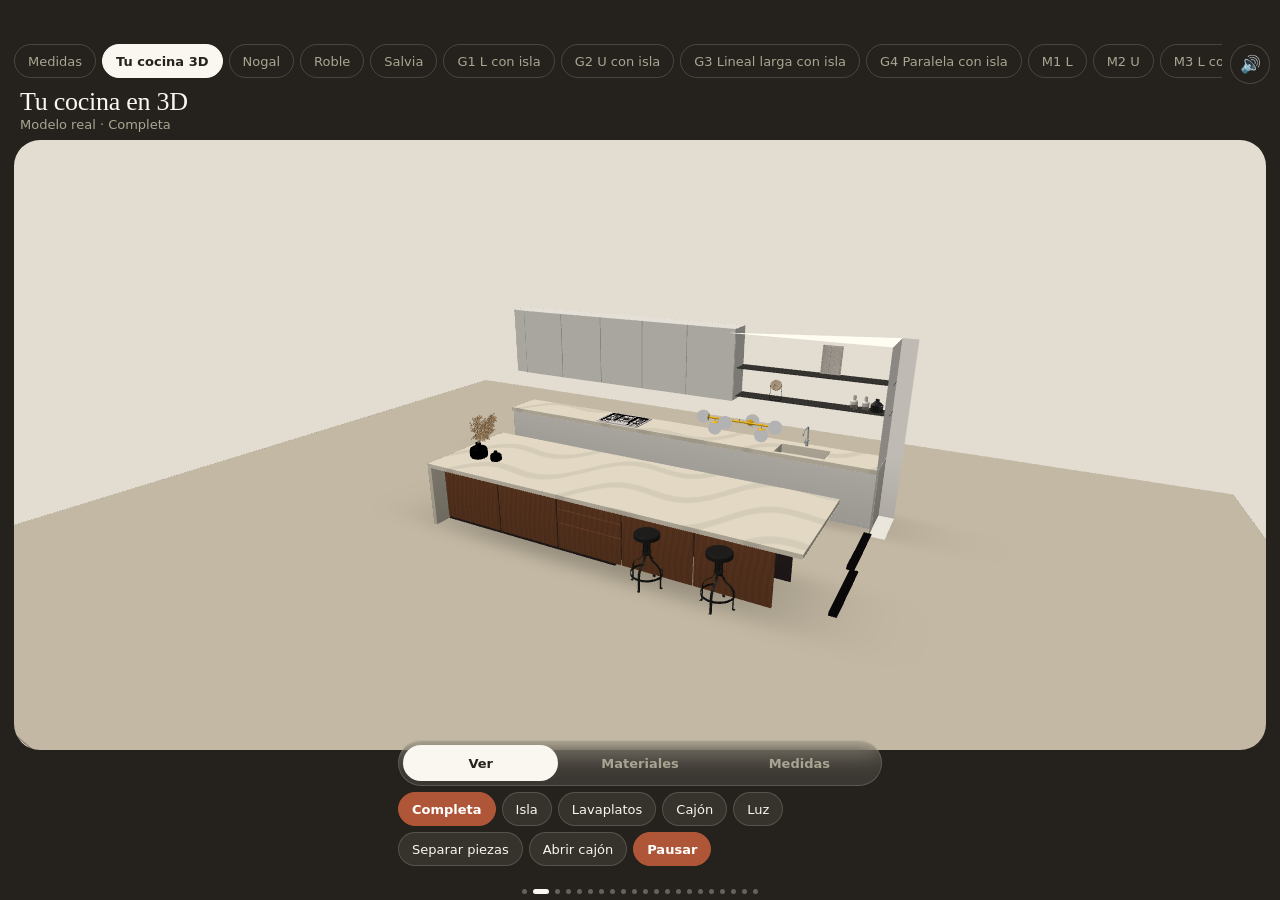
==== index.html @ b3294018 "rename" ====
<!doctype html>
<html lang="es">
<head>
<meta charset="utf-8">
<meta name="viewport" content="width=device-width, initial-scale=1, viewport-fit=cover, user-scalable=no">
<meta name="apple-mobile-web-app-capable" content="yes">
<meta name="mobile-web-app-capable" content="yes">
<meta name="apple-mobile-web-app-status-bar-style" content="black-translucent">
<meta name="apple-mobile-web-app-title" content="Cocinas">
<meta name="theme-color" content="#25221D">
<meta name="robots" content="noindex, nofollow">
<link rel="manifest" href="manifest.webmanifest">
<link rel="apple-touch-icon" href="apple-touch-icon.png">
<title>Elige tu cocina</title>
<link rel="stylesheet" href="app.css">
<style>html,body,#root{height:100dvh;background:#25221D}.hero{padding-top:max(44px,calc(env(safe-area-inset-top) + 10px))!important}.dz{padding-bottom:max(34px,calc(env(safe-area-inset-bottom) + 14px))!important}.snd{top:max(44px,calc(env(safe-area-inset-top) + 10px))!important}</style>
</head>
<body><div id="root"></div><script src="app.js"></script></body>
</html>
---- app.css ----
:root{--bg:#25221D;--ink:#FAF7F0;--mut:#A9A592;--acc:#B05638;--ol:#8A8B73;--line:rgba(250,247,240,.16);--card:rgba(250,247,240,.08);--serif: Georgia, "Times New Roman", serif;--sans: -apple-system, system-ui, "Segoe UI", sans-serif}html,body,#root{margin:0;height:100%;background:var(--bg);overflow:hidden;overscroll-behavior:none}*{box-sizing:border-box;-webkit-tap-highlight-color:transparent}button{font-family:var(--sans);cursor:pointer}img{max-width:none}.app{position:fixed;inset:0;background:var(--bg);color:var(--ink);font-family:var(--sans)}.pager{display:flex;height:100%;overflow-x:auto;overflow-y:hidden;scroll-snap-type:x mandatory;-webkit-overflow-scrolling:touch;scrollbar-width:none;overscroll-behavior-x:contain}.pager::-webkit-scrollbar,.kscroll::-webkit-scrollbar{display:none}.pager.lock{overflow-x:hidden}.kp{flex:0 0 100%;width:100%;height:100%;scroll-snap-align:start;scroll-snap-stop:always;position:relative}.kscroll{height:100%;overflow-y:auto;overflow-x:hidden;scroll-snap-type:y mandatory;scrollbar-width:none;overscroll-behavior-y:contain}.kscroll.lock{overflow-y:hidden}.snd{position:absolute;z-index:30;right:10px;top:44px;width:40px;height:40px;border-radius:50%;border:1px solid var(--line);background:#25221d99;backdrop-filter:blur(10px);-webkit-backdrop-filter:blur(10px);font-size:17px;color:var(--ink)}.dots{position:absolute;z-index:25;left:0;right:0;bottom:6px;display:flex;justify-content:center;gap:6px;pointer-events:none}.dots i{width:5px;height:5px;border-radius:50%;background:#faf7f04d}.dots i.on{background:var(--ink);width:16px;border-radius:3px;transition:width .3s}.hero{height:100%;min-height:100%;scroll-snap-align:start;position:relative;display:flex;flex-direction:column;padding:50px 14px 0;gap:10px}.strip{display:flex;margin-right:44px;gap:6px;overflow-x:auto;scrollbar-width:none}.strip button{flex:0 0 auto;border:1px solid var(--line);background:transparent;color:var(--mut);border-radius:999px;padding:7px 13px;font-size:13px;min-height:34px}.strip button.cur{background:var(--ink);color:var(--bg);border-color:var(--ink);font-weight:700}.ttl{position:relative;padding:2px 6px 0}.ttl h1{margin:0;font:400 34px/1.05 var(--serif);letter-spacing:-.01em}.ttl p{margin:4px 0 0;color:var(--mut);font-size:14px}.ttl .x{position:absolute;right:0;top:2px;width:40px;height:40px;border-radius:50%;border:1px solid var(--line);background:var(--card);color:var(--ink);font-size:16px}.mp .ttl h1{font-size:28px}.stage{position:relative;flex:1 1 0;min-height:180px;border-radius:26px;overflow:hidden;background:#111;margin-bottom:170px}.ph{position:relative;overflow:hidden}.fill,.ph.fill{position:absolute;inset:0}.ph-in{position:absolute;left:0;top:0;transform-origin:0 0;transition:transform 1.6s cubic-bezier(.45,0,.2,1);will-change:transform}.ph-in img{display:block;width:100%;height:100%;user-select:none;-webkit-user-drag:none}.chip{position:absolute;left:14px;bottom:14px;padding:9px 16px;border-radius:999px;background:#25221d9e;backdrop-filter:blur(12px);-webkit-backdrop-filter:blur(12px);color:var(--ink);font-weight:700;font-size:15px;border:1px solid rgba(250,247,240,.25);animation:pop .5s both;z-index:2}@keyframes pop{0%{opacity:0;transform:translateY(8px) scale(.9)}to{opacity:1;transform:none}}.sel,.sel2{position:absolute;left:14px;top:14px;display:flex;gap:6px;z-index:3;padding:6px 8px;border-radius:999px;background:#25221d8c;backdrop-filter:blur(10px);-webkit-backdrop-filter:blur(10px)}.sel i,.sel2 i{width:18px;height:18px;border-radius:50%;border:1.5px solid rgba(255,255,255,.7);display:block}.glasscard{position:absolute;left:10%;right:10%;top:50%;transform:translateY(-50%);z-index:4;background:#191613b8;backdrop-filter:blur(16px);-webkit-backdrop-filter:blur(16px);border:1px solid var(--line);border-radius:22px;padding:8px;animation:pop .5s both}.draw{width:100%;display:block}.draw .fa{fill:#faf7f01a;stroke:var(--mut)}.draw .fb{fill:#00000040;stroke:var(--mut)}.draw .fc{fill:#faf7f033;stroke:var(--mut)}.draw line.dim{stroke:var(--mut);stroke-width:2;opacity:.6}.draw line.on{stroke:#ffb178;stroke-width:6;stroke-linecap:round}.draw text{font:11px var(--sans);fill:var(--mut)}.draw text.on{fill:#ffb178;font-weight:800;font-size:14px}.dz{position:absolute;left:0;right:0;bottom:0;padding:0 18px 22px;display:flex;flex-direction:column;align-items:center;gap:10px;z-index:10;max-width:520px;margin:0 auto}.hints{width:100%;display:flex;justify-content:space-between;font-size:12px;color:var(--mut);padding:0 6px}.btn-big,.btn-mini{border:0;background:var(--acc);color:#fff;font-weight:600;border-radius:999px;min-height:54px;padding:0 20px;font-size:17px;width:100%;box-shadow:0 10px 28px #0006,inset 0 1px #ffffff59;transition:opacity .3s,transform .3s}.btn-big:active{transform:scale(.98)}.btn-big.alt{background:var(--card);border:1px solid var(--line);color:var(--ink)}.btn-big.glass{background:#faf7f029;backdrop-filter:blur(14px);-webkit-backdrop-filter:blur(14px);border:1px solid rgba(250,247,240,.4);color:var(--ink)}.btn-mini{min-height:46px;font-size:15px}.btn-mini.w{width:100%}.spl{position:relative;width:100%;height:54px}.spl .btn-big{position:absolute;left:0;bottom:0}.spl .btn-big.gone{opacity:0;transform:scale(.4);pointer-events:none}.spl-n{position:absolute;left:0;right:0;bottom:232px;text-align:center;font:700 15px var(--sans);text-shadow:0 1px 8px #000}.wd{position:absolute;left:50%;bottom:0;width:48px;height:104px;border:2px solid rgba(255,255,255,.55);border-radius:10px;background-image:repeating-linear-gradient(90deg,#0000 0 5px,#0002 5px 6px);box-shadow:0 8px 20px #00000073;transition:transform .6s cubic-bezier(.2,.8,.2,1),opacity .4s;padding:0}.wd.on{border-color:#fff;box-shadow:0 0 0 3px var(--acc),0 8px 24px #00000080}.ladder{width:100%;background:#191613c7;backdrop-filter:blur(16px);-webkit-backdrop-filter:blur(16px);border:1px solid var(--line);border-radius:22px;padding:8px 12px;animation:pop .45s both}.ladder>div{padding:6px 0;color:var(--mut)}.ladder>div.c{color:var(--ink)}.ladder>div+div{border-top:1px solid var(--line)}.lr{display:flex;align-items:center;gap:10px;font-size:14px}.lr i{width:20px;height:20px;border-radius:50%;border:2px solid var(--line)}.lr b{font-weight:700}.lr span{margin-left:auto;font-size:12px}.ladder .c .lr i{border-color:var(--acc)}.opts{display:flex;gap:12px;padding:10px 2px 4px;justify-content:space-between}.opts button{flex:1;height:50px;border-radius:14px;border:2px solid rgba(255,255,255,.5);position:relative;padding:0;box-shadow:0 4px 12px #00000059}.opts em{position:absolute;left:0;right:0;bottom:-18px;font:normal 11px var(--sans);color:var(--mut);text-align:center}.opts{padding-bottom:20px}.mdock{width:100%;display:flex;flex-direction:column;gap:10px;align-items:center}.pz{animation:pop .5s both}.flds{display:flex;gap:8px;width:100%}.flds label{flex:1;background:#faf7f024;backdrop-filter:blur(12px);-webkit-backdrop-filter:blur(12px);border:1px solid rgba(250,247,240,.3);border-radius:18px;padding:8px 10px;display:flex;flex-direction:column;position:relative;transition:box-shadow .3s}.flds label.on{box-shadow:0 0 0 3px #ffb178}.flds span{font-size:12px;color:var(--mut)}.flds label.on span{color:#ffb178;font-weight:700}.flds input{width:100%;border:0;background:transparent;color:var(--ink);font:600 22px var(--sans);outline:0;padding:2px 0;min-width:0}.flds em{position:absolute;right:10px;bottom:12px;font:normal 11px var(--sans);color:var(--mut)}.tip{margin:0;font-size:12px;color:var(--mut);text-align:center}.row2{display:flex;gap:10px;width:100%}.row2 .btn-big{flex:1;padding:0 8px;font-size:16px}.edit{width:100%;background:#191613d1;backdrop-filter:blur(16px);-webkit-backdrop-filter:blur(16px);border:1px solid var(--line);border-radius:22px;padding:12px;display:flex;flex-direction:column;gap:10px;animation:pop .4s both}.mrow{display:flex;gap:6px;height:54px}.mrow div{flex:1;background:var(--card);border-radius:10px;display:grid;place-items:center;font-weight:700;box-shadow:0 0 0 1px var(--line);transition:flex .5s}.mrow .m2{box-shadow:0 0 0 2px var(--acc)}.mrow .bg{background:var(--acc)}.meter{display:flex;align-items:center;gap:10px;font-size:12px}.meter small{color:var(--mut);width:96px}.meter div{flex:1;height:12px;border-radius:8px;background:var(--line);overflow:hidden}.meter i{display:block;height:100%;background:linear-gradient(90deg,#73a89a,#f3b64a);transition:width .5s}.meter b{font-size:12px;width:90px;text-align:right}.warn{margin:0;font-size:13px;color:#ffcf99;opacity:.5;transition:opacity .3s}.warn.on{opacity:1}.veil{position:absolute;inset:0;backdrop-filter:blur(0);-webkit-backdrop-filter:blur(0);background:#25221d00;transition:all .8s;pointer-events:none}.veil.on{backdrop-filter:blur(18px) saturate(1.2);-webkit-backdrop-filter:blur(18px) saturate(1.2);background:#25221d73}.ptb{position:absolute;inset:0;padding:16px;display:flex;flex-direction:column;gap:8px}.pt-head{font-size:13px;color:var(--ink);text-shadow:0 1px 6px #000;font-weight:600}.pt-a{position:relative;flex:1}.pc{position:absolute;border-radius:6px;transition:all .8s cubic-bezier(.6,0,.2,1);box-shadow:0 4px 12px #0006,inset 0 0 0 1px #ffffff59}.pc.bk{background:#faf7f059}.trow{position:absolute;left:114px;right:0;height:28px;display:flex;justify-content:space-between;align-items:center;font-size:14px;border-bottom:1px solid rgba(250,247,240,.3);opacity:0;transition:opacity .5s;text-shadow:0 1px 6px #000}.trow.on{opacity:1}.ph .mod{position:absolute;border:6px solid rgba(255,255,255,.85);background:#b056384d;border-radius:20px;display:grid;place-items:center;animation:pop .6s both}.ph .mod b{font:700 52px var(--sans);color:#fff;text-shadow:0 2px 12px #000}.ph .mod.big{background:#f3b64a66;border-color:#f3b64a}.ph .mod.sel{border-color:#ffb178}.price{background:linear-gradient(#2d2924,#1d1a16);padding:14px;display:flex;flex-direction:column;gap:12px}.price .thumb{position:relative;height:120px;border-radius:18px;flex:0 0 auto}.sel2{left:24px;top:24px}.two{display:flex;gap:10px;flex:1}.two button{flex:1;border:0;border-radius:22px;background:var(--card);color:var(--ink);padding:12px 6px;display:flex;flex-direction:column;gap:8px;align-items:center;justify-content:center;box-shadow:0 0 0 1px var(--line)}.two button.on{box-shadow:0 0 0 3px var(--acc);background:#b0563833}.two b{font:400 34px var(--serif)}.two i{font-size:30px;font-style:normal}.two small{font-size:13px;color:var(--mut)}.part{height:100%;min-height:100%;scroll-snap-align:start;display:flex;flex-direction:column;padding:50px 18px 18px;gap:10px;position:relative;justify-content:center}.pimg{flex:0 0 auto;width:100%;aspect-ratio:5/4;border-radius:26px;background:#111}.part h2{margin:6px 6px 0;font:400 32px/1.05 var(--serif)}.part>p{margin:0 6px;color:var(--mut);font-size:16px}.chaps{list-style:none;margin:4px 6px 6px;padding:0;display:flex;flex-wrap:wrap;gap:6px 14px;font-size:13px;color:var(--mut)}.chaps li{display:flex;align-items:center;gap:6px}.chaps i{width:7px;height:7px;border-radius:50%;background:var(--line);display:block}.chaps li.on{color:var(--ink);font-weight:700}.chaps li.on i{background:var(--acc);width:18px;border-radius:4px}.part.last{justify-content:center;align-items:stretch;text-align:left}.part.last h2{font-size:42px}.part.last .btn-big{margin-top:20px}.mbox{background:var(--card);border-radius:26px;padding:10px 24px;margin:0;border:1px solid var(--line)}.mbox .draw{max-height:34dvh;margin:0 auto}.mfields{padding:0}.mk{display:flex;gap:10px}.mk button{flex:1;border:0;background:none;padding:0;color:var(--ink);display:flex;flex-direction:column;gap:6px;align-items:stretch;font-size:13px}.mkp{height:76px;border-radius:16px}.mp .hero{overflow:auto}.center{display:flex;align-items:flex-start;justify-content:center;background:#111}.frame{position:relative;width:100%;aspect-ratio:1080/784;flex:0 0 auto}.meter small{width:92px}.meter b{width:112px}.stage.dark3d{margin-bottom:196px;background:#1d1a16}.gl,.viewer-canvas{width:100%;height:100%;display:block;touch-action:none}.dark3d .viewer{position:absolute;inset:0;margin:0}.dark3d .viewer-canvas{background:transparent;border-radius:0;height:100%!important}.viewer-bar{position:absolute;right:10px;top:10px;display:flex;flex-direction:column;gap:6px;margin:0;z-index:3}.viewer-bar .file-button{background:#25221d9e!important;color:var(--ink)!important;border:1px solid rgba(250,247,240,.22)!important;min-height:34px;min-width:34px;padding:0 10px;border-radius:999px;font-size:13px}.seg{display:flex;width:100%;gap:4px;padding:4px;border-radius:999px;background:#faf7f01a;border:1px solid var(--line);backdrop-filter:blur(12px);-webkit-backdrop-filter:blur(12px)}.seg button{flex:1;border:0;background:transparent;color:var(--mut);border-radius:999px;min-height:36px;font-size:13px;font-weight:600}.seg button.on{background:var(--ink);color:var(--bg)}.live{width:100%;display:flex;flex-direction:column;gap:5px}.lrow{display:flex;align-items:center;gap:10px;min-height:32px}.lrow span{width:64px;font-size:12px;color:var(--mut)}.lrow em{font-style:normal;font-size:12px;color:var(--ink);margin-left:auto;min-width:70px;text-align:right}.lrow div{display:flex;gap:10px}.lrow button{width:30px;height:30px;border-radius:50%;border:2px solid rgba(250,247,240,.25);padding:0}.lrow button.on{border-color:#fff;box-shadow:0 0 0 2px var(--acc)}.legend{position:absolute;left:10px;top:10px;right:56px;display:flex;flex-wrap:wrap;gap:5px;z-index:3}.legend.inl{position:static}.legend span{display:inline-flex;align-items:center;gap:5px;padding:4px 9px;border-radius:999px;background:#25221da8;color:var(--ink);font-size:11px;border:1px solid rgba(250,247,240,.15)}.legend i{width:9px;height:9px;border-radius:50%;display:block}.bdock{width:100%;display:flex;flex-direction:column;gap:7px}.mchips{display:flex;gap:6px;overflow-x:auto;scrollbar-width:none;width:100%}.mchips::-webkit-scrollbar{display:none}.mchips button,.steps button{flex:0 0 auto;border:1px solid var(--line);background:var(--card);color:var(--ink);border-radius:999px;min-height:34px;padding:0 13px;font-size:13px}.mchips button.on,.steps button.on{background:var(--acc);border-color:var(--acc);color:#fff;font-weight:700}.steps button.past{background:#b056384d}.steps{display:flex;gap:6px;overflow-x:auto;scrollbar-width:none}.steps button{min-width:36px;padding:0 10px}.steps .sep{margin-left:auto}.cap{margin:0;font-size:13px;line-height:1.3;color:var(--ink);min-height:34px}.buy{position:absolute;inset:0;overflow-y:auto;padding:16px 14px 24px;background:#25221d;-webkit-overflow-scrolling:touch}.buy h2{margin:0 0 4px;font:400 26px/1.1 var(--serif)}.buy h3{margin:18px 0 8px;font:400 20px var(--serif)}.tip.left{text-align:left;margin:6px 0}.bset{display:flex;gap:8px;margin:8px 0}.bset label{flex:1;font-size:11px;color:var(--mut);display:flex;flex-direction:column;gap:4px}.bset input,.bset select,.brow input{background:var(--card);border:1px solid var(--line);border-radius:10px;color:var(--ink);padding:0 10px;min-height:40px;font-size:15px;width:100%;font-family:var(--sans)}.brow{display:grid;grid-template-columns:1fr auto;grid-template-areas:"n q" "p t";gap:6px 10px;padding:10px 0;border-bottom:1px solid var(--line);align-items:center}.brow>div{grid-area:n}.brow b{font-size:14px;display:block;font-weight:600}.brow small{color:var(--mut);font-size:11px}.brow .q{grid-area:q;font-size:13px;color:var(--ink);text-align:right}.brow input{grid-area:p}.brow strong{grid-area:t;text-align:right;font-size:15px}.btotal{display:flex;justify-content:space-between;align-items:baseline;padding:14px 0}.btotal b{font:400 30px var(--serif);color:#ffb178}.btotal small{color:var(--mut)}.chk{list-style:none;margin:0;padding:0}.chk li{display:flex;gap:10px;padding:10px 0;border-bottom:1px solid var(--line);font-size:14px;line-height:1.35;cursor:pointer}.chk i{flex:0 0 22px;height:22px;border-radius:7px;border:1.5px solid var(--mut);font-style:normal;text-align:center;line-height:19px;color:#fff}.chk li.on i{background:var(--acc);border-color:var(--acc)}.chk li.on{color:var(--mut)}.tblw{overflow-x:auto}.tblw table{border-collapse:collapse;width:100%;font-size:13px}.tblw th,.tblw td{text-align:left;padding:6px 8px;border-bottom:1px solid var(--line);white-space:nowrap}.tblw th{color:var(--mut);font-weight:500}.ps .pview{position:relative;flex:1 1 0;min-height:200px;border-radius:26px;overflow:hidden;background:#1d1a16}.ps .pview .viewer{position:absolute;inset:0;margin:0}.ps .pview .viewer-canvas{height:100%!important;background:transparent}.ps .ref{width:100%;max-height:46%;object-fit:cover;border-radius:22px}.ps a{color:#ffb178}.mk3{display:flex;gap:10px;margin-top:6px}.mk3 button{flex:1;border:1px solid var(--line);background:var(--card);color:var(--ink);border-radius:18px;padding:12px;text-align:left;display:flex;flex-direction:column;gap:4px}.mk3 b{font:400 18px var(--serif)}.mk3 small{color:var(--mut);font-size:11px}.chip.r{left:auto;right:14px;font-weight:500;font-size:12px;padding:7px 12px}.dz{gap:8px}.stage.dark3d{margin-bottom:222px}.stage.dark3d+.dz{padding-bottom:48px}.brow{grid-template-columns:1fr 104px;grid-template-areas:"n p" "q t";gap:4px 10px;padding:8px 0}.brow input{min-height:36px;font-size:14px}.brow .q{text-align:left;color:var(--mut)}.stage.dark3d:has(.buy){margin-bottom:150px}.stage.dark3d:has(.buy)+.dz{padding-bottom:36px}.hero:has(.dark3d){padding-top:44px;gap:8px}.hero:has(.dark3d) .ttl h1{font-size:26px;white-space:nowrap;overflow:hidden;text-overflow:ellipsis;padding-right:46px}.hero:has(.dark3d) .ttl p{font-size:13px;margin-top:2px}.stage.dark3d{margin-bottom:150px;min-height:240px}.stage.dark3d+.dz{padding-bottom:34px;gap:6px}.stage.dark3d:has(.buy){margin-bottom:96px}.viewer-bar{flex-direction:row;right:10px;top:10px}.viewer-bar .file-button{min-height:32px;min-width:32px}.legend{right:10px;top:48px}.legend span{font-size:10px;padding:3px 8px}.live .lrow{min-height:30px}.lrow button{width:28px;height:28px}.morebtn{align-self:flex-start;border:0;background:none;color:var(--mut);font-size:12px;padding:2px 6px;min-height:24px;text-decoration:underline}.live.more{background:#25221df0;border:1px solid var(--line);border-radius:18px;padding:8px 12px;margin-bottom:0}
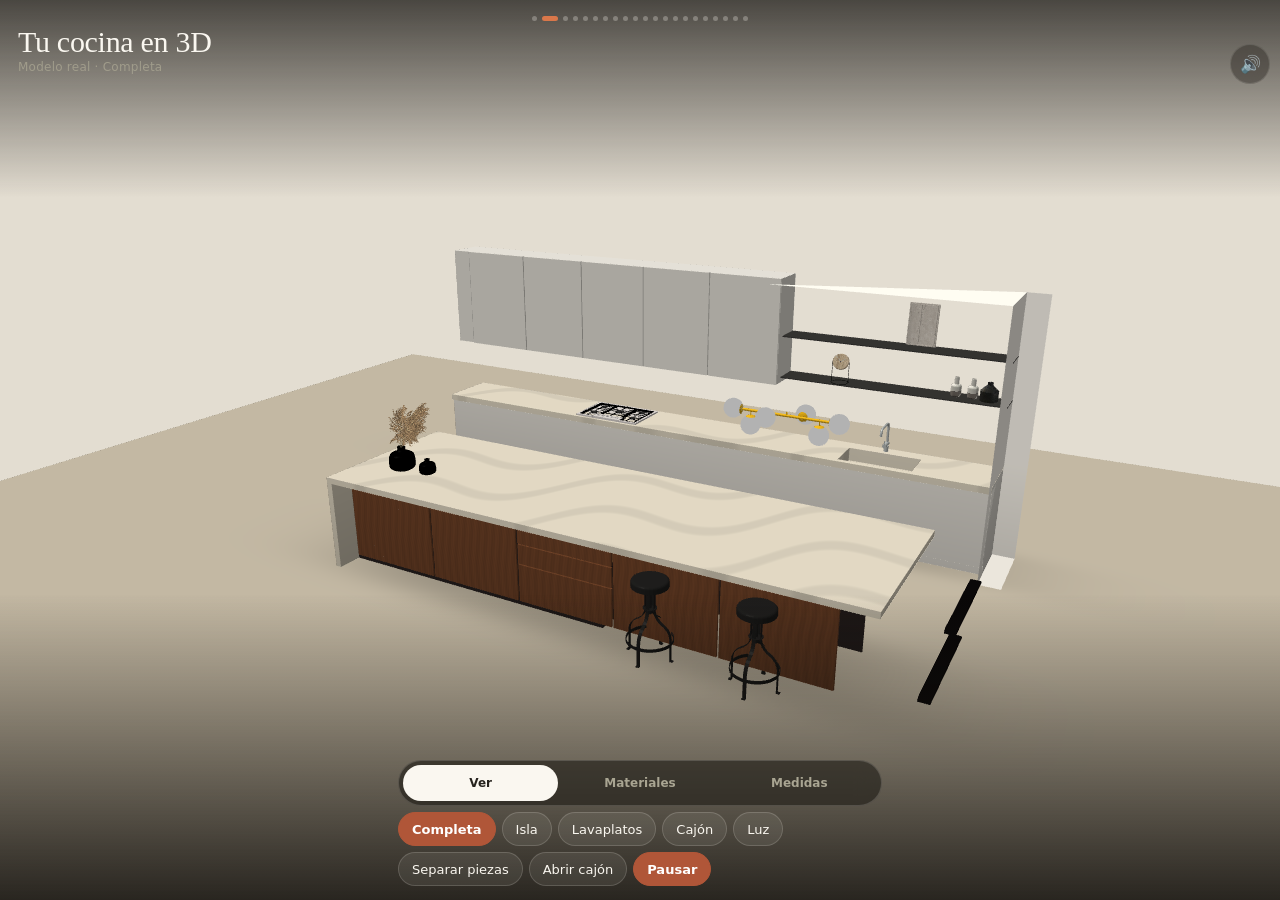
==== commit 6a9e679d: "Evita cache anterior en la ronda 3" ====
--- a/index.html
+++ b/index.html
@@ -12,8 +12,8 @@
 <link rel="manifest" href="manifest.webmanifest">
 <link rel="apple-touch-icon" href="apple-touch-icon.png">
 <title>Elige tu cocina</title>
-<link rel="stylesheet" href="app.css">
+<link rel="stylesheet" href="app.css?v=r3-20261015">
 <style>html,body,#root{height:100dvh;background:#25221D}.hero{padding-top:max(44px,calc(env(safe-area-inset-top) + 10px))!important}.dz{padding-bottom:max(34px,calc(env(safe-area-inset-bottom) + 14px))!important}.snd{top:max(44px,calc(env(safe-area-inset-top) + 10px))!important}</style>
 </head>
-<body><div id="root"></div><script src="app.js"></script></body>
+<body><div id="root"></div><script src="app.js?v=r3-20261015"></script></body>
 </html>
--- a/app.css
+++ b/app.css
@@ -1 +1 @@
-:root{--bg:#25221D;--ink:#FAF7F0;--mut:#A9A592;--acc:#B05638;--ol:#8A8B73;--line:rgba(250,247,240,.16);--card:rgba(250,247,240,.08);--serif: Georgia, "Times New Roman", serif;--sans: -apple-system, system-ui, "Segoe UI", sans-serif}html,body,#root{margin:0;height:100%;background:var(--bg);overflow:hidden;overscroll-behavior:none}*{box-sizing:border-box;-webkit-tap-highlight-color:transparent}button{font-family:var(--sans);cursor:pointer}img{max-width:none}.app{position:fixed;inset:0;background:var(--bg);color:var(--ink);font-family:var(--sans)}.pager{display:flex;height:100%;overflow-x:auto;overflow-y:hidden;scroll-snap-type:x mandatory;-webkit-overflow-scrolling:touch;scrollbar-width:none;overscroll-behavior-x:contain}.pager::-webkit-scrollbar,.kscroll::-webkit-scrollbar{display:none}.pager.lock{overflow-x:hidden}.kp{flex:0 0 100%;width:100%;height:100%;scroll-snap-align:start;scroll-snap-stop:always;position:relative}.kscroll{height:100%;overflow-y:auto;overflow-x:hidden;scroll-snap-type:y mandatory;scrollbar-width:none;overscroll-behavior-y:contain}.kscroll.lock{overflow-y:hidden}.snd{position:absolute;z-index:30;right:10px;top:44px;width:40px;height:40px;border-radius:50%;border:1px solid var(--line);background:#25221d99;backdrop-filter:blur(10px);-webkit-backdrop-filter:blur(10px);font-size:17px;color:var(--ink)}.dots{position:absolute;z-index:25;left:0;right:0;bottom:6px;display:flex;justify-content:center;gap:6px;pointer-events:none}.dots i{width:5px;height:5px;border-radius:50%;background:#faf7f04d}.dots i.on{background:var(--ink);width:16px;border-radius:3px;transition:width .3s}.hero{height:100%;min-height:100%;scroll-snap-align:start;position:relative;display:flex;flex-direction:column;padding:50px 14px 0;gap:10px}.strip{display:flex;margin-right:44px;gap:6px;overflow-x:auto;scrollbar-width:none}.strip button{flex:0 0 auto;border:1px solid var(--line);background:transparent;color:var(--mut);border-radius:999px;padding:7px 13px;font-size:13px;min-height:34px}.strip button.cur{background:var(--ink);color:var(--bg);border-color:var(--ink);font-weight:700}.ttl{position:relative;padding:2px 6px 0}.ttl h1{margin:0;font:400 34px/1.05 var(--serif);letter-spacing:-.01em}.ttl p{margin:4px 0 0;color:var(--mut);font-size:14px}.ttl .x{position:absolute;right:0;top:2px;width:40px;height:40px;border-radius:50%;border:1px solid var(--line);background:var(--card);color:var(--ink);font-size:16px}.mp .ttl h1{font-size:28px}.stage{position:relative;flex:1 1 0;min-height:180px;border-radius:26px;overflow:hidden;background:#111;margin-bottom:170px}.ph{position:relative;overflow:hidden}.fill,.ph.fill{position:absolute;inset:0}.ph-in{position:absolute;left:0;top:0;transform-origin:0 0;transition:transform 1.6s cubic-bezier(.45,0,.2,1);will-change:transform}.ph-in img{display:block;width:100%;height:100%;user-select:none;-webkit-user-drag:none}.chip{position:absolute;left:14px;bottom:14px;padding:9px 16px;border-radius:999px;background:#25221d9e;backdrop-filter:blur(12px);-webkit-backdrop-filter:blur(12px);color:var(--ink);font-weight:700;font-size:15px;border:1px solid rgba(250,247,240,.25);animation:pop .5s both;z-index:2}@keyframes pop{0%{opacity:0;transform:translateY(8px) scale(.9)}to{opacity:1;transform:none}}.sel,.sel2{position:absolute;left:14px;top:14px;display:flex;gap:6px;z-index:3;padding:6px 8px;border-radius:999px;background:#25221d8c;backdrop-filter:blur(10px);-webkit-backdrop-filter:blur(10px)}.sel i,.sel2 i{width:18px;height:18px;border-radius:50%;border:1.5px solid rgba(255,255,255,.7);display:block}.glasscard{position:absolute;left:10%;right:10%;top:50%;transform:translateY(-50%);z-index:4;background:#191613b8;backdrop-filter:blur(16px);-webkit-backdrop-filter:blur(16px);border:1px solid var(--line);border-radius:22px;padding:8px;animation:pop .5s both}.draw{width:100%;display:block}.draw .fa{fill:#faf7f01a;stroke:var(--mut)}.draw .fb{fill:#00000040;stroke:var(--mut)}.draw .fc{fill:#faf7f033;stroke:var(--mut)}.draw line.dim{stroke:var(--mut);stroke-width:2;opacity:.6}.draw line.on{stroke:#ffb178;stroke-width:6;stroke-linecap:round}.draw text{font:11px var(--sans);fill:var(--mut)}.draw text.on{fill:#ffb178;font-weight:800;font-size:14px}.dz{position:absolute;left:0;right:0;bottom:0;padding:0 18px 22px;display:flex;flex-direction:column;align-items:center;gap:10px;z-index:10;max-width:520px;margin:0 auto}.hints{width:100%;display:flex;justify-content:space-between;font-size:12px;color:var(--mut);padding:0 6px}.btn-big,.btn-mini{border:0;background:var(--acc);color:#fff;font-weight:600;border-radius:999px;min-height:54px;padding:0 20px;font-size:17px;width:100%;box-shadow:0 10px 28px #0006,inset 0 1px #ffffff59;transition:opacity .3s,transform .3s}.btn-big:active{transform:scale(.98)}.btn-big.alt{background:var(--card);border:1px solid var(--line);color:var(--ink)}.btn-big.glass{background:#faf7f029;backdrop-filter:blur(14px);-webkit-backdrop-filter:blur(14px);border:1px solid rgba(250,247,240,.4);color:var(--ink)}.btn-mini{min-height:46px;font-size:15px}.btn-mini.w{width:100%}.spl{position:relative;width:100%;height:54px}.spl .btn-big{position:absolute;left:0;bottom:0}.spl .btn-big.gone{opacity:0;transform:scale(.4);pointer-events:none}.spl-n{position:absolute;left:0;right:0;bottom:232px;text-align:center;font:700 15px var(--sans);text-shadow:0 1px 8px #000}.wd{position:absolute;left:50%;bottom:0;width:48px;height:104px;border:2px solid rgba(255,255,255,.55);border-radius:10px;background-image:repeating-linear-gradient(90deg,#0000 0 5px,#0002 5px 6px);box-shadow:0 8px 20px #00000073;transition:transform .6s cubic-bezier(.2,.8,.2,1),opacity .4s;padding:0}.wd.on{border-color:#fff;box-shadow:0 0 0 3px var(--acc),0 8px 24px #00000080}.ladder{width:100%;background:#191613c7;backdrop-filter:blur(16px);-webkit-backdrop-filter:blur(16px);border:1px solid var(--line);border-radius:22px;padding:8px 12px;animation:pop .45s both}.ladder>div{padding:6px 0;color:var(--mut)}.ladder>div.c{color:var(--ink)}.ladder>div+div{border-top:1px solid var(--line)}.lr{display:flex;align-items:center;gap:10px;font-size:14px}.lr i{width:20px;height:20px;border-radius:50%;border:2px solid var(--line)}.lr b{font-weight:700}.lr span{margin-left:auto;font-size:12px}.ladder .c .lr i{border-color:var(--acc)}.opts{display:flex;gap:12px;padding:10px 2px 4px;justify-content:space-between}.opts button{flex:1;height:50px;border-radius:14px;border:2px solid rgba(255,255,255,.5);position:relative;padding:0;box-shadow:0 4px 12px #00000059}.opts em{position:absolute;left:0;right:0;bottom:-18px;font:normal 11px var(--sans);color:var(--mut);text-align:center}.opts{padding-bottom:20px}.mdock{width:100%;display:flex;flex-direction:column;gap:10px;align-items:center}.pz{animation:pop .5s both}.flds{display:flex;gap:8px;width:100%}.flds label{flex:1;background:#faf7f024;backdrop-filter:blur(12px);-webkit-backdrop-filter:blur(12px);border:1px solid rgba(250,247,240,.3);border-radius:18px;padding:8px 10px;display:flex;flex-direction:column;position:relative;transition:box-shadow .3s}.flds label.on{box-shadow:0 0 0 3px #ffb178}.flds span{font-size:12px;color:var(--mut)}.flds label.on span{color:#ffb178;font-weight:700}.flds input{width:100%;border:0;background:transparent;color:var(--ink);font:600 22px var(--sans);outline:0;padding:2px 0;min-width:0}.flds em{position:absolute;right:10px;bottom:12px;font:normal 11px var(--sans);color:var(--mut)}.tip{margin:0;font-size:12px;color:var(--mut);text-align:center}.row2{display:flex;gap:10px;width:100%}.row2 .btn-big{flex:1;padding:0 8px;font-size:16px}.edit{width:100%;background:#191613d1;backdrop-filter:blur(16px);-webkit-backdrop-filter:blur(16px);border:1px solid var(--line);border-radius:22px;padding:12px;display:flex;flex-direction:column;gap:10px;animation:pop .4s both}.mrow{display:flex;gap:6px;height:54px}.mrow div{flex:1;background:var(--card);border-radius:10px;display:grid;place-items:center;font-weight:700;box-shadow:0 0 0 1px var(--line);transition:flex .5s}.mrow .m2{box-shadow:0 0 0 2px var(--acc)}.mrow .bg{background:var(--acc)}.meter{display:flex;align-items:center;gap:10px;font-size:12px}.meter small{color:var(--mut);width:96px}.meter div{flex:1;height:12px;border-radius:8px;background:var(--line);overflow:hidden}.meter i{display:block;height:100%;background:linear-gradient(90deg,#73a89a,#f3b64a);transition:width .5s}.meter b{font-size:12px;width:90px;text-align:right}.warn{margin:0;font-size:13px;color:#ffcf99;opacity:.5;transition:opacity .3s}.warn.on{opacity:1}.veil{position:absolute;inset:0;backdrop-filter:blur(0);-webkit-backdrop-filter:blur(0);background:#25221d00;transition:all .8s;pointer-events:none}.veil.on{backdrop-filter:blur(18px) saturate(1.2);-webkit-backdrop-filter:blur(18px) saturate(1.2);background:#25221d73}.ptb{position:absolute;inset:0;padding:16px;display:flex;flex-direction:column;gap:8px}.pt-head{font-size:13px;color:var(--ink);text-shadow:0 1px 6px #000;font-weight:600}.pt-a{position:relative;flex:1}.pc{position:absolute;border-radius:6px;transition:all .8s cubic-bezier(.6,0,.2,1);box-shadow:0 4px 12px #0006,inset 0 0 0 1px #ffffff59}.pc.bk{background:#faf7f059}.trow{position:absolute;left:114px;right:0;height:28px;display:flex;justify-content:space-between;align-items:center;font-size:14px;border-bottom:1px solid rgba(250,247,240,.3);opacity:0;transition:opacity .5s;text-shadow:0 1px 6px #000}.trow.on{opacity:1}.ph .mod{position:absolute;border:6px solid rgba(255,255,255,.85);background:#b056384d;border-radius:20px;display:grid;place-items:center;animation:pop .6s both}.ph .mod b{font:700 52px var(--sans);color:#fff;text-shadow:0 2px 12px #000}.ph .mod.big{background:#f3b64a66;border-color:#f3b64a}.ph .mod.sel{border-color:#ffb178}.price{background:linear-gradient(#2d2924,#1d1a16);padding:14px;display:flex;flex-direction:column;gap:12px}.price .thumb{position:relative;height:120px;border-radius:18px;flex:0 0 auto}.sel2{left:24px;top:24px}.two{display:flex;gap:10px;flex:1}.two button{flex:1;border:0;border-radius:22px;background:var(--card);color:var(--ink);padding:12px 6px;display:flex;flex-direction:column;gap:8px;align-items:center;justify-content:center;box-shadow:0 0 0 1px var(--line)}.two button.on{box-shadow:0 0 0 3px var(--acc);background:#b0563833}.two b{font:400 34px var(--serif)}.two i{font-size:30px;font-style:normal}.two small{font-size:13px;color:var(--mut)}.part{height:100%;min-height:100%;scroll-snap-align:start;display:flex;flex-direction:column;padding:50px 18px 18px;gap:10px;position:relative;justify-content:center}.pimg{flex:0 0 auto;width:100%;aspect-ratio:5/4;border-radius:26px;background:#111}.part h2{margin:6px 6px 0;font:400 32px/1.05 var(--serif)}.part>p{margin:0 6px;color:var(--mut);font-size:16px}.chaps{list-style:none;margin:4px 6px 6px;padding:0;display:flex;flex-wrap:wrap;gap:6px 14px;font-size:13px;color:var(--mut)}.chaps li{display:flex;align-items:center;gap:6px}.chaps i{width:7px;height:7px;border-radius:50%;background:var(--line);display:block}.chaps li.on{color:var(--ink);font-weight:700}.chaps li.on i{background:var(--acc);width:18px;border-radius:4px}.part.last{justify-content:center;align-items:stretch;text-align:left}.part.last h2{font-size:42px}.part.last .btn-big{margin-top:20px}.mbox{background:var(--card);border-radius:26px;padding:10px 24px;margin:0;border:1px solid var(--line)}.mbox .draw{max-height:34dvh;margin:0 auto}.mfields{padding:0}.mk{display:flex;gap:10px}.mk button{flex:1;border:0;background:none;padding:0;color:var(--ink);display:flex;flex-direction:column;gap:6px;align-items:stretch;font-size:13px}.mkp{height:76px;border-radius:16px}.mp .hero{overflow:auto}.center{display:flex;align-items:flex-start;justify-content:center;background:#111}.frame{position:relative;width:100%;aspect-ratio:1080/784;flex:0 0 auto}.meter small{width:92px}.meter b{width:112px}.stage.dark3d{margin-bottom:196px;background:#1d1a16}.gl,.viewer-canvas{width:100%;height:100%;display:block;touch-action:none}.dark3d .viewer{position:absolute;inset:0;margin:0}.dark3d .viewer-canvas{background:transparent;border-radius:0;height:100%!important}.viewer-bar{position:absolute;right:10px;top:10px;display:flex;flex-direction:column;gap:6px;margin:0;z-index:3}.viewer-bar .file-button{background:#25221d9e!important;color:var(--ink)!important;border:1px solid rgba(250,247,240,.22)!important;min-height:34px;min-width:34px;padding:0 10px;border-radius:999px;font-size:13px}.seg{display:flex;width:100%;gap:4px;padding:4px;border-radius:999px;background:#faf7f01a;border:1px solid var(--line);backdrop-filter:blur(12px);-webkit-backdrop-filter:blur(12px)}.seg button{flex:1;border:0;background:transparent;color:var(--mut);border-radius:999px;min-height:36px;font-size:13px;font-weight:600}.seg button.on{background:var(--ink);color:var(--bg)}.live{width:100%;display:flex;flex-direction:column;gap:5px}.lrow{display:flex;align-items:center;gap:10px;min-height:32px}.lrow span{width:64px;font-size:12px;color:var(--mut)}.lrow em{font-style:normal;font-size:12px;color:var(--ink);margin-left:auto;min-width:70px;text-align:right}.lrow div{display:flex;gap:10px}.lrow button{width:30px;height:30px;border-radius:50%;border:2px solid rgba(250,247,240,.25);padding:0}.lrow button.on{border-color:#fff;box-shadow:0 0 0 2px var(--acc)}.legend{position:absolute;left:10px;top:10px;right:56px;display:flex;flex-wrap:wrap;gap:5px;z-index:3}.legend.inl{position:static}.legend span{display:inline-flex;align-items:center;gap:5px;padding:4px 9px;border-radius:999px;background:#25221da8;color:var(--ink);font-size:11px;border:1px solid rgba(250,247,240,.15)}.legend i{width:9px;height:9px;border-radius:50%;display:block}.bdock{width:100%;display:flex;flex-direction:column;gap:7px}.mchips{display:flex;gap:6px;overflow-x:auto;scrollbar-width:none;width:100%}.mchips::-webkit-scrollbar{display:none}.mchips button,.steps button{flex:0 0 auto;border:1px solid var(--line);background:var(--card);color:var(--ink);border-radius:999px;min-height:34px;padding:0 13px;font-size:13px}.mchips button.on,.steps button.on{background:var(--acc);border-color:var(--acc);color:#fff;font-weight:700}.steps button.past{background:#b056384d}.steps{display:flex;gap:6px;overflow-x:auto;scrollbar-width:none}.steps button{min-width:36px;padding:0 10px}.steps .sep{margin-left:auto}.cap{margin:0;font-size:13px;line-height:1.3;color:var(--ink);min-height:34px}.buy{position:absolute;inset:0;overflow-y:auto;padding:16px 14px 24px;background:#25221d;-webkit-overflow-scrolling:touch}.buy h2{margin:0 0 4px;font:400 26px/1.1 var(--serif)}.buy h3{margin:18px 0 8px;font:400 20px var(--serif)}.tip.left{text-align:left;margin:6px 0}.bset{display:flex;gap:8px;margin:8px 0}.bset label{flex:1;font-size:11px;color:var(--mut);display:flex;flex-direction:column;gap:4px}.bset input,.bset select,.brow input{background:var(--card);border:1px solid var(--line);border-radius:10px;color:var(--ink);padding:0 10px;min-height:40px;font-size:15px;width:100%;font-family:var(--sans)}.brow{display:grid;grid-template-columns:1fr auto;grid-template-areas:"n q" "p t";gap:6px 10px;padding:10px 0;border-bottom:1px solid var(--line);align-items:center}.brow>div{grid-area:n}.brow b{font-size:14px;display:block;font-weight:600}.brow small{color:var(--mut);font-size:11px}.brow .q{grid-area:q;font-size:13px;color:var(--ink);text-align:right}.brow input{grid-area:p}.brow strong{grid-area:t;text-align:right;font-size:15px}.btotal{display:flex;justify-content:space-between;align-items:baseline;padding:14px 0}.btotal b{font:400 30px var(--serif);color:#ffb178}.btotal small{color:var(--mut)}.chk{list-style:none;margin:0;padding:0}.chk li{display:flex;gap:10px;padding:10px 0;border-bottom:1px solid var(--line);font-size:14px;line-height:1.35;cursor:pointer}.chk i{flex:0 0 22px;height:22px;border-radius:7px;border:1.5px solid var(--mut);font-style:normal;text-align:center;line-height:19px;color:#fff}.chk li.on i{background:var(--acc);border-color:var(--acc)}.chk li.on{color:var(--mut)}.tblw{overflow-x:auto}.tblw table{border-collapse:collapse;width:100%;font-size:13px}.tblw th,.tblw td{text-align:left;padding:6px 8px;border-bottom:1px solid var(--line);white-space:nowrap}.tblw th{color:var(--mut);font-weight:500}.ps .pview{position:relative;flex:1 1 0;min-height:200px;border-radius:26px;overflow:hidden;background:#1d1a16}.ps .pview .viewer{position:absolute;inset:0;margin:0}.ps .pview .viewer-canvas{height:100%!important;background:transparent}.ps .ref{width:100%;max-height:46%;object-fit:cover;border-radius:22px}.ps a{color:#ffb178}.mk3{display:flex;gap:10px;margin-top:6px}.mk3 button{flex:1;border:1px solid var(--line);background:var(--card);color:var(--ink);border-radius:18px;padding:12px;text-align:left;display:flex;flex-direction:column;gap:4px}.mk3 b{font:400 18px var(--serif)}.mk3 small{color:var(--mut);font-size:11px}.chip.r{left:auto;right:14px;font-weight:500;font-size:12px;padding:7px 12px}.dz{gap:8px}.stage.dark3d{margin-bottom:222px}.stage.dark3d+.dz{padding-bottom:48px}.brow{grid-template-columns:1fr 104px;grid-template-areas:"n p" "q t";gap:4px 10px;padding:8px 0}.brow input{min-height:36px;font-size:14px}.brow .q{text-align:left;color:var(--mut)}.stage.dark3d:has(.buy){margin-bottom:150px}.stage.dark3d:has(.buy)+.dz{padding-bottom:36px}.hero:has(.dark3d){padding-top:44px;gap:8px}.hero:has(.dark3d) .ttl h1{font-size:26px;white-space:nowrap;overflow:hidden;text-overflow:ellipsis;padding-right:46px}.hero:has(.dark3d) .ttl p{font-size:13px;margin-top:2px}.stage.dark3d{margin-bottom:150px;min-height:240px}.stage.dark3d+.dz{padding-bottom:34px;gap:6px}.stage.dark3d:has(.buy){margin-bottom:96px}.viewer-bar{flex-direction:row;right:10px;top:10px}.viewer-bar .file-button{min-height:32px;min-width:32px}.legend{right:10px;top:48px}.legend span{font-size:10px;padding:3px 8px}.live .lrow{min-height:30px}.lrow button{width:28px;height:28px}.morebtn{align-self:flex-start;border:0;background:none;color:var(--mut);font-size:12px;padding:2px 6px;min-height:24px;text-decoration:underline}.live.more{background:#25221df0;border:1px solid var(--line);border-radius:18px;padding:8px 12px;margin-bottom:0}
+:root{--bg:#25221D;--ink:#FAF7F0;--mut:#A9A592;--acc:#B05638;--ol:#8A8B73;--line:rgba(250,247,240,.16);--card:rgba(250,247,240,.08);--serif: Georgia, "Times New Roman", serif;--sans: -apple-system, system-ui, "Segoe UI", sans-serif}html,body,#root{margin:0;height:100%;background:var(--bg);overflow:hidden;overscroll-behavior:none}*{box-sizing:border-box;-webkit-tap-highlight-color:transparent}button{font-family:var(--sans);cursor:pointer}img{max-width:none}.app{position:fixed;inset:0;background:var(--bg);color:var(--ink);font-family:var(--sans)}.pager{display:flex;height:100%;overflow-x:auto;overflow-y:hidden;scroll-snap-type:x mandatory;-webkit-overflow-scrolling:touch;scrollbar-width:none;overscroll-behavior-x:contain}.pager::-webkit-scrollbar,.kscroll::-webkit-scrollbar{display:none}.pager.lock{overflow-x:hidden}.kp{flex:0 0 100%;width:100%;height:100%;scroll-snap-align:start;scroll-snap-stop:always;position:relative}.kscroll{height:100%;overflow-y:auto;overflow-x:hidden;scroll-snap-type:y mandatory;scrollbar-width:none;overscroll-behavior-y:contain}.kscroll.lock{overflow-y:hidden}.snd{position:absolute;z-index:30;right:10px;top:44px;width:40px;height:40px;border-radius:50%;border:1px solid var(--line);background:#25221d99;backdrop-filter:blur(10px);-webkit-backdrop-filter:blur(10px);font-size:17px;color:var(--ink)}.dots{position:absolute;z-index:25;left:0;right:0;bottom:6px;display:flex;justify-content:center;gap:6px;pointer-events:none}.dots i{width:5px;height:5px;border-radius:50%;background:#faf7f04d}.dots i.on{background:var(--ink);width:16px;border-radius:3px;transition:width .3s}.hero{height:100%;min-height:100%;scroll-snap-align:start;position:relative;display:flex;flex-direction:column;padding:50px 14px 0;gap:10px}.strip{display:flex;margin-right:44px;gap:6px;overflow-x:auto;scrollbar-width:none}.strip button{flex:0 0 auto;border:1px solid var(--line);background:transparent;color:var(--mut);border-radius:999px;padding:7px 13px;font-size:13px;min-height:34px}.strip button.cur{background:var(--ink);color:var(--bg);border-color:var(--ink);font-weight:700}.ttl{position:relative;padding:2px 6px 0}.ttl h1{margin:0;font:400 34px/1.05 var(--serif);letter-spacing:-.01em}.ttl p{margin:4px 0 0;color:var(--mut);font-size:14px}.ttl .x{position:absolute;right:0;top:2px;width:40px;height:40px;border-radius:50%;border:1px solid var(--line);background:var(--card);color:var(--ink);font-size:16px}.mp .ttl h1{font-size:28px}.stage{position:relative;flex:1 1 0;min-height:180px;border-radius:26px;overflow:hidden;background:#111;margin-bottom:170px}.ph{position:relative;overflow:hidden}.fill,.ph.fill{position:absolute;inset:0}.ph-in{position:absolute;left:0;top:0;transform-origin:0 0;transition:transform 1.6s cubic-bezier(.45,0,.2,1);will-change:transform}.ph-in img{display:block;width:100%;height:100%;user-select:none;-webkit-user-drag:none}.chip{position:absolute;left:14px;bottom:14px;padding:9px 16px;border-radius:999px;background:#25221d9e;backdrop-filter:blur(12px);-webkit-backdrop-filter:blur(12px);color:var(--ink);font-weight:700;font-size:15px;border:1px solid rgba(250,247,240,.25);animation:pop .5s both;z-index:2}@keyframes pop{0%{opacity:0;transform:translateY(8px) scale(.9)}to{opacity:1;transform:none}}.sel,.sel2{position:absolute;left:14px;top:14px;display:flex;gap:6px;z-index:3;padding:6px 8px;border-radius:999px;background:#25221d8c;backdrop-filter:blur(10px);-webkit-backdrop-filter:blur(10px)}.sel i,.sel2 i{width:18px;height:18px;border-radius:50%;border:1.5px solid rgba(255,255,255,.7);display:block}.glasscard{position:absolute;left:10%;right:10%;top:50%;transform:translateY(-50%);z-index:4;background:#191613b8;backdrop-filter:blur(16px);-webkit-backdrop-filter:blur(16px);border:1px solid var(--line);border-radius:22px;padding:8px;animation:pop .5s both}.draw{width:100%;display:block}.draw .fa{fill:#faf7f01a;stroke:var(--mut)}.draw .fb{fill:#00000040;stroke:var(--mut)}.draw .fc{fill:#faf7f033;stroke:var(--mut)}.draw line.dim{stroke:var(--mut);stroke-width:2;opacity:.6}.draw line.on{stroke:#ffb178;stroke-width:6;stroke-linecap:round}.draw text{font:11px var(--sans);fill:var(--mut)}.draw text.on{fill:#ffb178;font-weight:800;font-size:14px}.dz{position:absolute;left:0;right:0;bottom:0;padding:0 18px 22px;display:flex;flex-direction:column;align-items:center;gap:10px;z-index:10;max-width:520px;margin:0 auto}.hints{width:100%;display:flex;justify-content:space-between;font-size:12px;color:var(--mut);padding:0 6px}.btn-big,.btn-mini{border:0;background:var(--acc);color:#fff;font-weight:600;border-radius:999px;min-height:54px;padding:0 20px;font-size:17px;width:100%;box-shadow:0 10px 28px #0006,inset 0 1px #ffffff59;transition:opacity .3s,transform .3s}.btn-big:active{transform:scale(.98)}.btn-big.alt{background:var(--card);border:1px solid var(--line);color:var(--ink)}.btn-big.glass{background:#faf7f029;backdrop-filter:blur(14px);-webkit-backdrop-filter:blur(14px);border:1px solid rgba(250,247,240,.4);color:var(--ink)}.btn-mini{min-height:46px;font-size:15px}.btn-mini.w{width:100%}.spl{position:relative;width:100%;height:54px}.spl .btn-big{position:absolute;left:0;bottom:0}.spl .btn-big.gone{opacity:0;transform:scale(.4);pointer-events:none}.spl-n{position:absolute;left:0;right:0;bottom:232px;text-align:center;font:700 15px var(--sans);text-shadow:0 1px 8px #000}.wd{position:absolute;left:50%;bottom:0;width:48px;height:104px;border:2px solid rgba(255,255,255,.55);border-radius:10px;background-image:repeating-linear-gradient(90deg,#0000 0 5px,#0002 5px 6px);box-shadow:0 8px 20px #00000073;transition:transform .6s cubic-bezier(.2,.8,.2,1),opacity .4s;padding:0}.wd.on{border-color:#fff;box-shadow:0 0 0 3px var(--acc),0 8px 24px #00000080}.ladder{width:100%;background:#191613c7;backdrop-filter:blur(16px);-webkit-backdrop-filter:blur(16px);border:1px solid var(--line);border-radius:22px;padding:8px 12px;animation:pop .45s both}.ladder>div{padding:6px 0;color:var(--mut)}.ladder>div.c{color:var(--ink)}.ladder>div+div{border-top:1px solid var(--line)}.lr{display:flex;align-items:center;gap:10px;font-size:14px}.lr i{width:20px;height:20px;border-radius:50%;border:2px solid var(--line)}.lr b{font-weight:700}.lr span{margin-left:auto;font-size:12px}.ladder .c .lr i{border-color:var(--acc)}.opts{display:flex;gap:12px;padding:10px 2px 4px;justify-content:space-between}.opts button{flex:1;height:50px;border-radius:14px;border:2px solid rgba(255,255,255,.5);position:relative;padding:0;box-shadow:0 4px 12px #00000059}.opts em{position:absolute;left:0;right:0;bottom:-18px;font:normal 11px var(--sans);color:var(--mut);text-align:center}.opts{padding-bottom:20px}.mdock{width:100%;display:flex;flex-direction:column;gap:10px;align-items:center}.pz{animation:pop .5s both}.flds{display:flex;gap:8px;width:100%}.flds label{flex:1;background:#faf7f024;backdrop-filter:blur(12px);-webkit-backdrop-filter:blur(12px);border:1px solid rgba(250,247,240,.3);border-radius:18px;padding:8px 10px;display:flex;flex-direction:column;position:relative;transition:box-shadow .3s}.flds label.on{box-shadow:0 0 0 3px #ffb178}.flds span{font-size:12px;color:var(--mut)}.flds label.on span{color:#ffb178;font-weight:700}.flds input{width:100%;border:0;background:transparent;color:var(--ink);font:600 22px var(--sans);outline:0;padding:2px 0;min-width:0}.flds em{position:absolute;right:10px;bottom:12px;font:normal 11px var(--sans);color:var(--mut)}.tip{margin:0;font-size:12px;color:var(--mut);text-align:center}.row2{display:flex;gap:10px;width:100%}.row2 .btn-big{flex:1;padding:0 8px;font-size:16px}.edit{width:100%;background:#191613d1;backdrop-filter:blur(16px);-webkit-backdrop-filter:blur(16px);border:1px solid var(--line);border-radius:22px;padding:12px;display:flex;flex-direction:column;gap:10px;animation:pop .4s both}.mrow{display:flex;gap:6px;height:54px}.mrow div{flex:1;background:var(--card);border-radius:10px;display:grid;place-items:center;font-weight:700;box-shadow:0 0 0 1px var(--line);transition:flex .5s}.mrow .m2{box-shadow:0 0 0 2px var(--acc)}.mrow .bg{background:var(--acc)}.meter{display:flex;align-items:center;gap:10px;font-size:12px}.meter small{color:var(--mut);width:96px}.meter div{flex:1;height:12px;border-radius:8px;background:var(--line);overflow:hidden}.meter i{display:block;height:100%;background:linear-gradient(90deg,#73a89a,#f3b64a);transition:width .5s}.meter b{font-size:12px;width:90px;text-align:right}.warn{margin:0;font-size:13px;color:#ffcf99;opacity:.5;transition:opacity .3s}.warn.on{opacity:1}.veil{position:absolute;inset:0;backdrop-filter:blur(0);-webkit-backdrop-filter:blur(0);background:#25221d00;transition:all .8s;pointer-events:none}.veil.on{backdrop-filter:blur(18px) saturate(1.2);-webkit-backdrop-filter:blur(18px) saturate(1.2);background:#25221d73}.ptb{position:absolute;inset:0;padding:16px;display:flex;flex-direction:column;gap:8px}.pt-head{font-size:13px;color:var(--ink);text-shadow:0 1px 6px #000;font-weight:600}.pt-a{position:relative;flex:1}.pc{position:absolute;border-radius:6px;transition:all .8s cubic-bezier(.6,0,.2,1);box-shadow:0 4px 12px #0006,inset 0 0 0 1px #ffffff59}.pc.bk{background:#faf7f059}.trow{position:absolute;left:114px;right:0;height:28px;display:flex;justify-content:space-between;align-items:center;font-size:14px;border-bottom:1px solid rgba(250,247,240,.3);opacity:0;transition:opacity .5s;text-shadow:0 1px 6px #000}.trow.on{opacity:1}.ph .mod{position:absolute;border:6px solid rgba(255,255,255,.85);background:#b056384d;border-radius:20px;display:grid;place-items:center;animation:pop .6s both}.ph .mod b{font:700 52px var(--sans);color:#fff;text-shadow:0 2px 12px #000}.ph .mod.big{background:#f3b64a66;border-color:#f3b64a}.ph .mod.sel{border-color:#ffb178}.price{background:linear-gradient(#2d2924,#1d1a16);padding:14px;display:flex;flex-direction:column;gap:12px}.price .thumb{position:relative;height:120px;border-radius:18px;flex:0 0 auto}.sel2{left:24px;top:24px}.two{display:flex;gap:10px;flex:1}.two button{flex:1;border:0;border-radius:22px;background:var(--card);color:var(--ink);padding:12px 6px;display:flex;flex-direction:column;gap:8px;align-items:center;justify-content:center;box-shadow:0 0 0 1px var(--line)}.two button.on{box-shadow:0 0 0 3px var(--acc);background:#b0563833}.two b{font:400 34px var(--serif)}.two i{font-size:30px;font-style:normal}.two small{font-size:13px;color:var(--mut)}.part{height:100%;min-height:100%;scroll-snap-align:start;display:flex;flex-direction:column;padding:50px 18px 18px;gap:10px;position:relative;justify-content:center}.pimg{flex:0 0 auto;width:100%;aspect-ratio:5/4;border-radius:26px;background:#111}.part h2{margin:6px 6px 0;font:400 32px/1.05 var(--serif)}.part>p{margin:0 6px;color:var(--mut);font-size:16px}.chaps{list-style:none;margin:4px 6px 6px;padding:0;display:flex;flex-wrap:wrap;gap:6px 14px;font-size:13px;color:var(--mut)}.chaps li{display:flex;align-items:center;gap:6px}.chaps i{width:7px;height:7px;border-radius:50%;background:var(--line);display:block}.chaps li.on{color:var(--ink);font-weight:700}.chaps li.on i{background:var(--acc);width:18px;border-radius:4px}.part.last{justify-content:center;align-items:stretch;text-align:left}.part.last h2{font-size:42px}.part.last .btn-big{margin-top:20px}.mbox{background:var(--card);border-radius:26px;padding:10px 24px;margin:0;border:1px solid var(--line)}.mbox .draw{max-height:34dvh;margin:0 auto}.mfields{padding:0}.mk{display:flex;gap:10px}.mk button{flex:1;border:0;background:none;padding:0;color:var(--ink);display:flex;flex-direction:column;gap:6px;align-items:stretch;font-size:13px}.mkp{height:76px;border-radius:16px}.mp .hero{overflow:auto}.center{display:flex;align-items:flex-start;justify-content:center;background:#111}.frame{position:relative;width:100%;aspect-ratio:1080/784;flex:0 0 auto}.meter small{width:92px}.meter b{width:112px}.stage.dark3d{margin-bottom:196px;background:#1d1a16}.gl,.viewer-canvas{width:100%;height:100%;display:block;touch-action:none}.dark3d .viewer{position:absolute;inset:0;margin:0}.dark3d .viewer-canvas{background:transparent;border-radius:0;height:100%!important}.viewer-bar{position:absolute;right:10px;top:10px;display:flex;flex-direction:column;gap:6px;margin:0;z-index:3}.viewer-bar .file-button{background:#25221d9e!important;color:var(--ink)!important;border:1px solid rgba(250,247,240,.22)!important;min-height:34px;min-width:34px;padding:0 10px;border-radius:999px;font-size:13px}.seg{display:flex;width:100%;gap:4px;padding:4px;border-radius:999px;background:#faf7f01a;border:1px solid var(--line);backdrop-filter:blur(12px);-webkit-backdrop-filter:blur(12px)}.seg button{flex:1;border:0;background:transparent;color:var(--mut);border-radius:999px;min-height:36px;font-size:13px;font-weight:600}.seg button.on{background:var(--ink);color:var(--bg)}.live{width:100%;display:flex;flex-direction:column;gap:5px}.lrow{display:flex;align-items:center;gap:10px;min-height:32px}.lrow span{width:64px;font-size:12px;color:var(--mut)}.lrow em{font-style:normal;font-size:12px;color:var(--ink);margin-left:auto;min-width:70px;text-align:right}.lrow div{display:flex;gap:10px}.lrow button{width:30px;height:30px;border-radius:50%;border:2px solid rgba(250,247,240,.25);padding:0}.lrow button.on{border-color:#fff;box-shadow:0 0 0 2px var(--acc)}.legend{position:absolute;left:10px;top:10px;right:56px;display:flex;flex-wrap:wrap;gap:5px;z-index:3}.legend.inl{position:static}.legend span{display:inline-flex;align-items:center;gap:5px;padding:4px 9px;border-radius:999px;background:#25221da8;color:var(--ink);font-size:11px;border:1px solid rgba(250,247,240,.15)}.legend i{width:9px;height:9px;border-radius:50%;display:block}.bdock{width:100%;display:flex;flex-direction:column;gap:7px}.mchips{display:flex;gap:6px;overflow-x:auto;scrollbar-width:none;width:100%}.mchips::-webkit-scrollbar{display:none}.mchips button,.steps button{flex:0 0 auto;border:1px solid var(--line);background:var(--card);color:var(--ink);border-radius:999px;min-height:34px;padding:0 13px;font-size:13px}.mchips button.on,.steps button.on{background:var(--acc);border-color:var(--acc);color:#fff;font-weight:700}.steps button.past{background:#b056384d}.steps{display:flex;gap:6px;overflow-x:auto;scrollbar-width:none}.steps button{min-width:36px;padding:0 10px}.steps .sep{margin-left:auto}.cap{margin:0;font-size:13px;line-height:1.3;color:var(--ink);min-height:34px}.buy{position:absolute;inset:0;overflow-y:auto;padding:16px 14px 24px;background:#25221d;-webkit-overflow-scrolling:touch}.buy h2{margin:0 0 4px;font:400 26px/1.1 var(--serif)}.buy h3{margin:18px 0 8px;font:400 20px var(--serif)}.tip.left{text-align:left;margin:6px 0}.bset{display:flex;gap:8px;margin:8px 0}.bset label{flex:1;font-size:11px;color:var(--mut);display:flex;flex-direction:column;gap:4px}.bset input,.bset select,.brow input{background:var(--card);border:1px solid var(--line);border-radius:10px;color:var(--ink);padding:0 10px;min-height:40px;font-size:15px;width:100%;font-family:var(--sans)}.brow{display:grid;grid-template-columns:1fr auto;grid-template-areas:"n q" "p t";gap:6px 10px;padding:10px 0;border-bottom:1px solid var(--line);align-items:center}.brow>div{grid-area:n}.brow b{font-size:14px;display:block;font-weight:600}.brow small{color:var(--mut);font-size:11px}.brow .q{grid-area:q;font-size:13px;color:var(--ink);text-align:right}.brow input{grid-area:p}.brow strong{grid-area:t;text-align:right;font-size:15px}.btotal{display:flex;justify-content:space-between;align-items:baseline;padding:14px 0}.btotal b{font:400 30px var(--serif);color:#ffb178}.btotal small{color:var(--mut)}.chk{list-style:none;margin:0;padding:0}.chk li{display:flex;gap:10px;padding:10px 0;border-bottom:1px solid var(--line);font-size:14px;line-height:1.35;cursor:pointer}.chk i{flex:0 0 22px;height:22px;border-radius:7px;border:1.5px solid var(--mut);font-style:normal;text-align:center;line-height:19px;color:#fff}.chk li.on i{background:var(--acc);border-color:var(--acc)}.chk li.on{color:var(--mut)}.tblw{overflow-x:auto}.tblw table{border-collapse:collapse;width:100%;font-size:13px}.tblw th,.tblw td{text-align:left;padding:6px 8px;border-bottom:1px solid var(--line);white-space:nowrap}.tblw th{color:var(--mut);font-weight:500}.ps .pview{position:relative;flex:1 1 0;min-height:200px;border-radius:26px;overflow:hidden;background:#1d1a16}.ps .pview .viewer{position:absolute;inset:0;margin:0}.ps .pview .viewer-canvas{height:100%!important;background:transparent}.ps .ref{width:100%;max-height:46%;object-fit:cover;border-radius:22px}.ps a{color:#ffb178}.mk3{display:flex;gap:10px;margin-top:6px}.mk3 button{flex:1;border:1px solid var(--line);background:var(--card);color:var(--ink);border-radius:18px;padding:12px;text-align:left;display:flex;flex-direction:column;gap:4px}.mk3 b{font:400 18px var(--serif)}.mk3 small{color:var(--mut);font-size:11px}.chip.r{left:auto;right:14px;font-weight:500;font-size:12px;padding:7px 12px}.dz{gap:8px}.stage.dark3d{margin-bottom:222px}.stage.dark3d+.dz{padding-bottom:48px}.brow{grid-template-columns:1fr 104px;grid-template-areas:"n p" "q t";gap:4px 10px;padding:8px 0}.brow input{min-height:36px;font-size:14px}.brow .q{text-align:left;color:var(--mut)}.stage.dark3d:has(.buy){margin-bottom:150px}.stage.dark3d:has(.buy)+.dz{padding-bottom:36px}.hero:has(.dark3d){padding-top:44px;gap:8px}.hero:has(.dark3d) .ttl h1{font-size:26px;white-space:nowrap;overflow:hidden;text-overflow:ellipsis;padding-right:46px}.hero:has(.dark3d) .ttl p{font-size:13px;margin-top:2px}.stage.dark3d{margin-bottom:150px;min-height:240px}.stage.dark3d+.dz{padding-bottom:34px;gap:6px}.stage.dark3d:has(.buy){margin-bottom:96px}.viewer-bar{flex-direction:row;right:10px;top:10px}.viewer-bar .file-button{min-height:32px;min-width:32px}.legend{right:10px;top:48px}.legend span{font-size:10px;padding:3px 8px}.live .lrow{min-height:30px}.lrow button{width:28px;height:28px}.morebtn{align-self:flex-start;border:0;background:none;color:var(--mut);font-size:12px;padding:2px 6px;min-height:24px;text-decoration:underline}.live.more{background:#25221df0;border:1px solid var(--line);border-radius:18px;padding:8px 12px;margin-bottom:0}.kdots{position:absolute;top:calc(env(safe-area-inset-top) + 8px);left:0;right:0;z-index:12;display:flex;justify-content:center;gap:0;margin:0;overflow:visible;pointer-events:none}.kdots button{pointer-events:auto;border:0;background:transparent;padding:8px 2.5px;min-height:0;min-width:0}.kdots i{display:block;width:5px;height:5px;border-radius:50%;background:#faf7f047;transition:all .25s}.kdots .cur i{width:16px;border-radius:3px;background:#d9774a}.hero:has(.dark3d){padding:0;gap:0}.hero .stage.dark3d{position:absolute;inset:0;margin:0!important;border-radius:0;min-height:0;background:radial-gradient(120% 90% at 50% 38%,#2c2822,#17140f)}.hero .stage.dark3d:after{content:"";position:absolute;inset:0;pointer-events:none;background:linear-gradient(180deg,#0f0d0ab8 0,#0f0d0a00 22% 66%,#0f0d0adb);z-index:2}.hero .stage.dark3d:has(.buy):after{display:none}.hero .stage .buy{padding-top:74px;padding-bottom:120px;z-index:3}.hero:has(.dark3d) .ttl{position:absolute;top:calc(env(safe-area-inset-top) + 26px);left:18px;right:18px;z-index:11;padding:0;pointer-events:none}.hero:has(.dark3d) .ttl h1{font-size:30px;padding-right:0}.hero:has(.dark3d) .ttl p{font-size:12px;letter-spacing:.02em;opacity:.8}.hero:has(.dark3d) .ttl .x{pointer-events:auto;top:-4px;right:-4px;width:36px;height:36px;background:#25221db3}.dz{padding-bottom:calc(env(safe-area-inset-bottom) + 14px)!important;gap:8px}.stage.dark3d+.dz{padding-bottom:calc(env(safe-area-inset-bottom) + 14px)!important}.seg{background:#17140f8c}.swipehint{display:flex;flex-direction:column;align-items:center;gap:4px;color:#faf7f099;font-size:11px;letter-spacing:.08em;text-transform:uppercase;animation:nudge 2.2s ease-in-out infinite}.swipehint i{width:22px;height:3px;border-radius:2px;background:#faf7f073}@keyframes nudge{0%,to{transform:translateY(0);opacity:.55}50%{transform:translateY(-5px);opacity:1}}.hero .viewer-bar{top:calc(env(safe-area-inset-top) + 64px);right:12px;flex-direction:column}.hero .legend{top:calc(env(safe-area-inset-top) + 70px);left:18px;right:60px}.hero .viewer-bar,.hero .legend{top:calc(env(safe-area-inset-top) + 76px)}.snd{opacity:.7}.swipehint{font-size:10px}.swipehint{order:-1;margin-bottom:2px}.hphoto{position:absolute;inset:0;width:100%;height:100%;object-fit:cover;z-index:0}.to3d{border:1px solid rgba(250,247,240,.5);background:#17140f73;color:var(--ink);border-radius:999px;padding:12px 26px;font-size:15px;font-weight:600;backdrop-filter:blur(10px);-webkit-backdrop-filter:blur(10px)}.aitag{color:#faf7f08c;font-size:10px;letter-spacing:.04em}.seg button{font-size:12px;padding:0 2px}.hero:has(.hphoto) .ttl p{text-shadow:0 1px 6px rgba(0,0,0,.6);opacity:1}
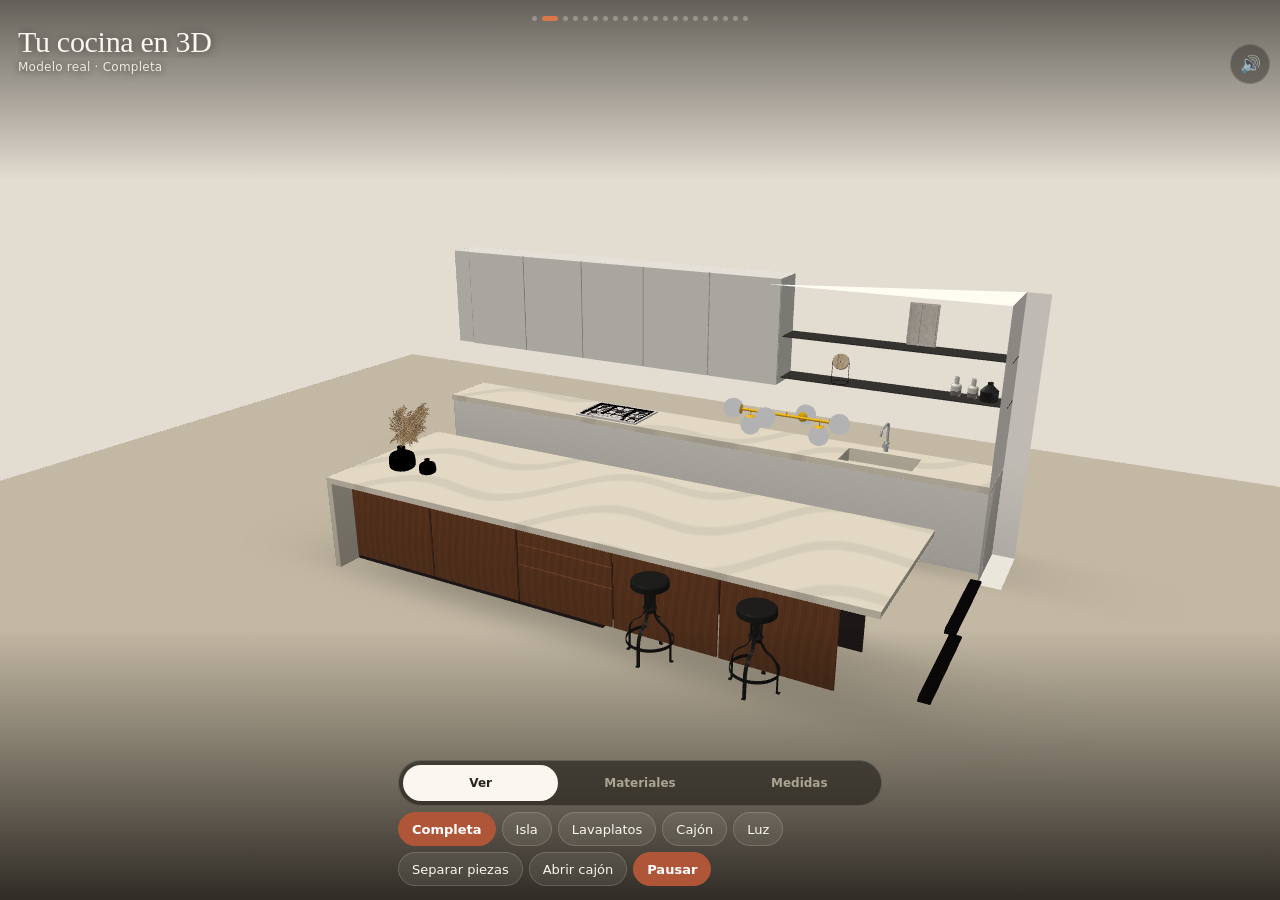
==== commit 93886e37: "Apply round 3b build" ====
--- a/index.html
+++ b/index.html
@@ -12,8 +12,8 @@
 <link rel="manifest" href="manifest.webmanifest">
 <link rel="apple-touch-icon" href="apple-touch-icon.png">
 <title>Elige tu cocina</title>
-<link rel="stylesheet" href="app.css?v=r3-20261015">
+<link rel="stylesheet" href="app.css?v=r3b-20261015">
 <style>html,body,#root{height:100dvh;background:#25221D}.hero{padding-top:max(44px,calc(env(safe-area-inset-top) + 10px))!important}.dz{padding-bottom:max(34px,calc(env(safe-area-inset-bottom) + 14px))!important}.snd{top:max(44px,calc(env(safe-area-inset-top) + 10px))!important}</style>
 </head>
-<body><div id="root"></div><script src="app.js?v=r3-20261015"></script></body>
+<body><div id="root"></div><script src="app.js?v=r3b-20261015"></script></body>
 </html>
--- a/app.css
+++ b/app.css
@@ -1 +1 @@
-:root{--bg:#25221D;--ink:#FAF7F0;--mut:#A9A592;--acc:#B05638;--ol:#8A8B73;--line:rgba(250,247,240,.16);--card:rgba(250,247,240,.08);--serif: Georgia, "Times New Roman", serif;--sans: -apple-system, system-ui, "Segoe UI", sans-serif}html,body,#root{margin:0;height:100%;background:var(--bg);overflow:hidden;overscroll-behavior:none}*{box-sizing:border-box;-webkit-tap-highlight-color:transparent}button{font-family:var(--sans);cursor:pointer}img{max-width:none}.app{position:fixed;inset:0;background:var(--bg);color:var(--ink);font-family:var(--sans)}.pager{display:flex;height:100%;overflow-x:auto;overflow-y:hidden;scroll-snap-type:x mandatory;-webkit-overflow-scrolling:touch;scrollbar-width:none;overscroll-behavior-x:contain}.pager::-webkit-scrollbar,.kscroll::-webkit-scrollbar{display:none}.pager.lock{overflow-x:hidden}.kp{flex:0 0 100%;width:100%;height:100%;scroll-snap-align:start;scroll-snap-stop:always;position:relative}.kscroll{height:100%;overflow-y:auto;overflow-x:hidden;scroll-snap-type:y mandatory;scrollbar-width:none;overscroll-behavior-y:contain}.kscroll.lock{overflow-y:hidden}.snd{position:absolute;z-index:30;right:10px;top:44px;width:40px;height:40px;border-radius:50%;border:1px solid var(--line);background:#25221d99;backdrop-filter:blur(10px);-webkit-backdrop-filter:blur(10px);font-size:17px;color:var(--ink)}.dots{position:absolute;z-index:25;left:0;right:0;bottom:6px;display:flex;justify-content:center;gap:6px;pointer-events:none}.dots i{width:5px;height:5px;border-radius:50%;background:#faf7f04d}.dots i.on{background:var(--ink);width:16px;border-radius:3px;transition:width .3s}.hero{height:100%;min-height:100%;scroll-snap-align:start;position:relative;display:flex;flex-direction:column;padding:50px 14px 0;gap:10px}.strip{display:flex;margin-right:44px;gap:6px;overflow-x:auto;scrollbar-width:none}.strip button{flex:0 0 auto;border:1px solid var(--line);background:transparent;color:var(--mut);border-radius:999px;padding:7px 13px;font-size:13px;min-height:34px}.strip button.cur{background:var(--ink);color:var(--bg);border-color:var(--ink);font-weight:700}.ttl{position:relative;padding:2px 6px 0}.ttl h1{margin:0;font:400 34px/1.05 var(--serif);letter-spacing:-.01em}.ttl p{margin:4px 0 0;color:var(--mut);font-size:14px}.ttl .x{position:absolute;right:0;top:2px;width:40px;height:40px;border-radius:50%;border:1px solid var(--line);background:var(--card);color:var(--ink);font-size:16px}.mp .ttl h1{font-size:28px}.stage{position:relative;flex:1 1 0;min-height:180px;border-radius:26px;overflow:hidden;background:#111;margin-bottom:170px}.ph{position:relative;overflow:hidden}.fill,.ph.fill{position:absolute;inset:0}.ph-in{position:absolute;left:0;top:0;transform-origin:0 0;transition:transform 1.6s cubic-bezier(.45,0,.2,1);will-change:transform}.ph-in img{display:block;width:100%;height:100%;user-select:none;-webkit-user-drag:none}.chip{position:absolute;left:14px;bottom:14px;padding:9px 16px;border-radius:999px;background:#25221d9e;backdrop-filter:blur(12px);-webkit-backdrop-filter:blur(12px);color:var(--ink);font-weight:700;font-size:15px;border:1px solid rgba(250,247,240,.25);animation:pop .5s both;z-index:2}@keyframes pop{0%{opacity:0;transform:translateY(8px) scale(.9)}to{opacity:1;transform:none}}.sel,.sel2{position:absolute;left:14px;top:14px;display:flex;gap:6px;z-index:3;padding:6px 8px;border-radius:999px;background:#25221d8c;backdrop-filter:blur(10px);-webkit-backdrop-filter:blur(10px)}.sel i,.sel2 i{width:18px;height:18px;border-radius:50%;border:1.5px solid rgba(255,255,255,.7);display:block}.glasscard{position:absolute;left:10%;right:10%;top:50%;transform:translateY(-50%);z-index:4;background:#191613b8;backdrop-filter:blur(16px);-webkit-backdrop-filter:blur(16px);border:1px solid var(--line);border-radius:22px;padding:8px;animation:pop .5s both}.draw{width:100%;display:block}.draw .fa{fill:#faf7f01a;stroke:var(--mut)}.draw .fb{fill:#00000040;stroke:var(--mut)}.draw .fc{fill:#faf7f033;stroke:var(--mut)}.draw line.dim{stroke:var(--mut);stroke-width:2;opacity:.6}.draw line.on{stroke:#ffb178;stroke-width:6;stroke-linecap:round}.draw text{font:11px var(--sans);fill:var(--mut)}.draw text.on{fill:#ffb178;font-weight:800;font-size:14px}.dz{position:absolute;left:0;right:0;bottom:0;padding:0 18px 22px;display:flex;flex-direction:column;align-items:center;gap:10px;z-index:10;max-width:520px;margin:0 auto}.hints{width:100%;display:flex;justify-content:space-between;font-size:12px;color:var(--mut);padding:0 6px}.btn-big,.btn-mini{border:0;background:var(--acc);color:#fff;font-weight:600;border-radius:999px;min-height:54px;padding:0 20px;font-size:17px;width:100%;box-shadow:0 10px 28px #0006,inset 0 1px #ffffff59;transition:opacity .3s,transform .3s}.btn-big:active{transform:scale(.98)}.btn-big.alt{background:var(--card);border:1px solid var(--line);color:var(--ink)}.btn-big.glass{background:#faf7f029;backdrop-filter:blur(14px);-webkit-backdrop-filter:blur(14px);border:1px solid rgba(250,247,240,.4);color:var(--ink)}.btn-mini{min-height:46px;font-size:15px}.btn-mini.w{width:100%}.spl{position:relative;width:100%;height:54px}.spl .btn-big{position:absolute;left:0;bottom:0}.spl .btn-big.gone{opacity:0;transform:scale(.4);pointer-events:none}.spl-n{position:absolute;left:0;right:0;bottom:232px;text-align:center;font:700 15px var(--sans);text-shadow:0 1px 8px #000}.wd{position:absolute;left:50%;bottom:0;width:48px;height:104px;border:2px solid rgba(255,255,255,.55);border-radius:10px;background-image:repeating-linear-gradient(90deg,#0000 0 5px,#0002 5px 6px);box-shadow:0 8px 20px #00000073;transition:transform .6s cubic-bezier(.2,.8,.2,1),opacity .4s;padding:0}.wd.on{border-color:#fff;box-shadow:0 0 0 3px var(--acc),0 8px 24px #00000080}.ladder{width:100%;background:#191613c7;backdrop-filter:blur(16px);-webkit-backdrop-filter:blur(16px);border:1px solid var(--line);border-radius:22px;padding:8px 12px;animation:pop .45s both}.ladder>div{padding:6px 0;color:var(--mut)}.ladder>div.c{color:var(--ink)}.ladder>div+div{border-top:1px solid var(--line)}.lr{display:flex;align-items:center;gap:10px;font-size:14px}.lr i{width:20px;height:20px;border-radius:50%;border:2px solid var(--line)}.lr b{font-weight:700}.lr span{margin-left:auto;font-size:12px}.ladder .c .lr i{border-color:var(--acc)}.opts{display:flex;gap:12px;padding:10px 2px 4px;justify-content:space-between}.opts button{flex:1;height:50px;border-radius:14px;border:2px solid rgba(255,255,255,.5);position:relative;padding:0;box-shadow:0 4px 12px #00000059}.opts em{position:absolute;left:0;right:0;bottom:-18px;font:normal 11px var(--sans);color:var(--mut);text-align:center}.opts{padding-bottom:20px}.mdock{width:100%;display:flex;flex-direction:column;gap:10px;align-items:center}.pz{animation:pop .5s both}.flds{display:flex;gap:8px;width:100%}.flds label{flex:1;background:#faf7f024;backdrop-filter:blur(12px);-webkit-backdrop-filter:blur(12px);border:1px solid rgba(250,247,240,.3);border-radius:18px;padding:8px 10px;display:flex;flex-direction:column;position:relative;transition:box-shadow .3s}.flds label.on{box-shadow:0 0 0 3px #ffb178}.flds span{font-size:12px;color:var(--mut)}.flds label.on span{color:#ffb178;font-weight:700}.flds input{width:100%;border:0;background:transparent;color:var(--ink);font:600 22px var(--sans);outline:0;padding:2px 0;min-width:0}.flds em{position:absolute;right:10px;bottom:12px;font:normal 11px var(--sans);color:var(--mut)}.tip{margin:0;font-size:12px;color:var(--mut);text-align:center}.row2{display:flex;gap:10px;width:100%}.row2 .btn-big{flex:1;padding:0 8px;font-size:16px}.edit{width:100%;background:#191613d1;backdrop-filter:blur(16px);-webkit-backdrop-filter:blur(16px);border:1px solid var(--line);border-radius:22px;padding:12px;display:flex;flex-direction:column;gap:10px;animation:pop .4s both}.mrow{display:flex;gap:6px;height:54px}.mrow div{flex:1;background:var(--card);border-radius:10px;display:grid;place-items:center;font-weight:700;box-shadow:0 0 0 1px var(--line);transition:flex .5s}.mrow .m2{box-shadow:0 0 0 2px var(--acc)}.mrow .bg{background:var(--acc)}.meter{display:flex;align-items:center;gap:10px;font-size:12px}.meter small{color:var(--mut);width:96px}.meter div{flex:1;height:12px;border-radius:8px;background:var(--line);overflow:hidden}.meter i{display:block;height:100%;background:linear-gradient(90deg,#73a89a,#f3b64a);transition:width .5s}.meter b{font-size:12px;width:90px;text-align:right}.warn{margin:0;font-size:13px;color:#ffcf99;opacity:.5;transition:opacity .3s}.warn.on{opacity:1}.veil{position:absolute;inset:0;backdrop-filter:blur(0);-webkit-backdrop-filter:blur(0);background:#25221d00;transition:all .8s;pointer-events:none}.veil.on{backdrop-filter:blur(18px) saturate(1.2);-webkit-backdrop-filter:blur(18px) saturate(1.2);background:#25221d73}.ptb{position:absolute;inset:0;padding:16px;display:flex;flex-direction:column;gap:8px}.pt-head{font-size:13px;color:var(--ink);text-shadow:0 1px 6px #000;font-weight:600}.pt-a{position:relative;flex:1}.pc{position:absolute;border-radius:6px;transition:all .8s cubic-bezier(.6,0,.2,1);box-shadow:0 4px 12px #0006,inset 0 0 0 1px #ffffff59}.pc.bk{background:#faf7f059}.trow{position:absolute;left:114px;right:0;height:28px;display:flex;justify-content:space-between;align-items:center;font-size:14px;border-bottom:1px solid rgba(250,247,240,.3);opacity:0;transition:opacity .5s;text-shadow:0 1px 6px #000}.trow.on{opacity:1}.ph .mod{position:absolute;border:6px solid rgba(255,255,255,.85);background:#b056384d;border-radius:20px;display:grid;place-items:center;animation:pop .6s both}.ph .mod b{font:700 52px var(--sans);color:#fff;text-shadow:0 2px 12px #000}.ph .mod.big{background:#f3b64a66;border-color:#f3b64a}.ph .mod.sel{border-color:#ffb178}.price{background:linear-gradient(#2d2924,#1d1a16);padding:14px;display:flex;flex-direction:column;gap:12px}.price .thumb{position:relative;height:120px;border-radius:18px;flex:0 0 auto}.sel2{left:24px;top:24px}.two{display:flex;gap:10px;flex:1}.two button{flex:1;border:0;border-radius:22px;background:var(--card);color:var(--ink);padding:12px 6px;display:flex;flex-direction:column;gap:8px;align-items:center;justify-content:center;box-shadow:0 0 0 1px var(--line)}.two button.on{box-shadow:0 0 0 3px var(--acc);background:#b0563833}.two b{font:400 34px var(--serif)}.two i{font-size:30px;font-style:normal}.two small{font-size:13px;color:var(--mut)}.part{height:100%;min-height:100%;scroll-snap-align:start;display:flex;flex-direction:column;padding:50px 18px 18px;gap:10px;position:relative;justify-content:center}.pimg{flex:0 0 auto;width:100%;aspect-ratio:5/4;border-radius:26px;background:#111}.part h2{margin:6px 6px 0;font:400 32px/1.05 var(--serif)}.part>p{margin:0 6px;color:var(--mut);font-size:16px}.chaps{list-style:none;margin:4px 6px 6px;padding:0;display:flex;flex-wrap:wrap;gap:6px 14px;font-size:13px;color:var(--mut)}.chaps li{display:flex;align-items:center;gap:6px}.chaps i{width:7px;height:7px;border-radius:50%;background:var(--line);display:block}.chaps li.on{color:var(--ink);font-weight:700}.chaps li.on i{background:var(--acc);width:18px;border-radius:4px}.part.last{justify-content:center;align-items:stretch;text-align:left}.part.last h2{font-size:42px}.part.last .btn-big{margin-top:20px}.mbox{background:var(--card);border-radius:26px;padding:10px 24px;margin:0;border:1px solid var(--line)}.mbox .draw{max-height:34dvh;margin:0 auto}.mfields{padding:0}.mk{display:flex;gap:10px}.mk button{flex:1;border:0;background:none;padding:0;color:var(--ink);display:flex;flex-direction:column;gap:6px;align-items:stretch;font-size:13px}.mkp{height:76px;border-radius:16px}.mp .hero{overflow:auto}.center{display:flex;align-items:flex-start;justify-content:center;background:#111}.frame{position:relative;width:100%;aspect-ratio:1080/784;flex:0 0 auto}.meter small{width:92px}.meter b{width:112px}.stage.dark3d{margin-bottom:196px;background:#1d1a16}.gl,.viewer-canvas{width:100%;height:100%;display:block;touch-action:none}.dark3d .viewer{position:absolute;inset:0;margin:0}.dark3d .viewer-canvas{background:transparent;border-radius:0;height:100%!important}.viewer-bar{position:absolute;right:10px;top:10px;display:flex;flex-direction:column;gap:6px;margin:0;z-index:3}.viewer-bar .file-button{background:#25221d9e!important;color:var(--ink)!important;border:1px solid rgba(250,247,240,.22)!important;min-height:34px;min-width:34px;padding:0 10px;border-radius:999px;font-size:13px}.seg{display:flex;width:100%;gap:4px;padding:4px;border-radius:999px;background:#faf7f01a;border:1px solid var(--line);backdrop-filter:blur(12px);-webkit-backdrop-filter:blur(12px)}.seg button{flex:1;border:0;background:transparent;color:var(--mut);border-radius:999px;min-height:36px;font-size:13px;font-weight:600}.seg button.on{background:var(--ink);color:var(--bg)}.live{width:100%;display:flex;flex-direction:column;gap:5px}.lrow{display:flex;align-items:center;gap:10px;min-height:32px}.lrow span{width:64px;font-size:12px;color:var(--mut)}.lrow em{font-style:normal;font-size:12px;color:var(--ink);margin-left:auto;min-width:70px;text-align:right}.lrow div{display:flex;gap:10px}.lrow button{width:30px;height:30px;border-radius:50%;border:2px solid rgba(250,247,240,.25);padding:0}.lrow button.on{border-color:#fff;box-shadow:0 0 0 2px var(--acc)}.legend{position:absolute;left:10px;top:10px;right:56px;display:flex;flex-wrap:wrap;gap:5px;z-index:3}.legend.inl{position:static}.legend span{display:inline-flex;align-items:center;gap:5px;padding:4px 9px;border-radius:999px;background:#25221da8;color:var(--ink);font-size:11px;border:1px solid rgba(250,247,240,.15)}.legend i{width:9px;height:9px;border-radius:50%;display:block}.bdock{width:100%;display:flex;flex-direction:column;gap:7px}.mchips{display:flex;gap:6px;overflow-x:auto;scrollbar-width:none;width:100%}.mchips::-webkit-scrollbar{display:none}.mchips button,.steps button{flex:0 0 auto;border:1px solid var(--line);background:var(--card);color:var(--ink);border-radius:999px;min-height:34px;padding:0 13px;font-size:13px}.mchips button.on,.steps button.on{background:var(--acc);border-color:var(--acc);color:#fff;font-weight:700}.steps button.past{background:#b056384d}.steps{display:flex;gap:6px;overflow-x:auto;scrollbar-width:none}.steps button{min-width:36px;padding:0 10px}.steps .sep{margin-left:auto}.cap{margin:0;font-size:13px;line-height:1.3;color:var(--ink);min-height:34px}.buy{position:absolute;inset:0;overflow-y:auto;padding:16px 14px 24px;background:#25221d;-webkit-overflow-scrolling:touch}.buy h2{margin:0 0 4px;font:400 26px/1.1 var(--serif)}.buy h3{margin:18px 0 8px;font:400 20px var(--serif)}.tip.left{text-align:left;margin:6px 0}.bset{display:flex;gap:8px;margin:8px 0}.bset label{flex:1;font-size:11px;color:var(--mut);display:flex;flex-direction:column;gap:4px}.bset input,.bset select,.brow input{background:var(--card);border:1px solid var(--line);border-radius:10px;color:var(--ink);padding:0 10px;min-height:40px;font-size:15px;width:100%;font-family:var(--sans)}.brow{display:grid;grid-template-columns:1fr auto;grid-template-areas:"n q" "p t";gap:6px 10px;padding:10px 0;border-bottom:1px solid var(--line);align-items:center}.brow>div{grid-area:n}.brow b{font-size:14px;display:block;font-weight:600}.brow small{color:var(--mut);font-size:11px}.brow .q{grid-area:q;font-size:13px;color:var(--ink);text-align:right}.brow input{grid-area:p}.brow strong{grid-area:t;text-align:right;font-size:15px}.btotal{display:flex;justify-content:space-between;align-items:baseline;padding:14px 0}.btotal b{font:400 30px var(--serif);color:#ffb178}.btotal small{color:var(--mut)}.chk{list-style:none;margin:0;padding:0}.chk li{display:flex;gap:10px;padding:10px 0;border-bottom:1px solid var(--line);font-size:14px;line-height:1.35;cursor:pointer}.chk i{flex:0 0 22px;height:22px;border-radius:7px;border:1.5px solid var(--mut);font-style:normal;text-align:center;line-height:19px;color:#fff}.chk li.on i{background:var(--acc);border-color:var(--acc)}.chk li.on{color:var(--mut)}.tblw{overflow-x:auto}.tblw table{border-collapse:collapse;width:100%;font-size:13px}.tblw th,.tblw td{text-align:left;padding:6px 8px;border-bottom:1px solid var(--line);white-space:nowrap}.tblw th{color:var(--mut);font-weight:500}.ps .pview{position:relative;flex:1 1 0;min-height:200px;border-radius:26px;overflow:hidden;background:#1d1a16}.ps .pview .viewer{position:absolute;inset:0;margin:0}.ps .pview .viewer-canvas{height:100%!important;background:transparent}.ps .ref{width:100%;max-height:46%;object-fit:cover;border-radius:22px}.ps a{color:#ffb178}.mk3{display:flex;gap:10px;margin-top:6px}.mk3 button{flex:1;border:1px solid var(--line);background:var(--card);color:var(--ink);border-radius:18px;padding:12px;text-align:left;display:flex;flex-direction:column;gap:4px}.mk3 b{font:400 18px var(--serif)}.mk3 small{color:var(--mut);font-size:11px}.chip.r{left:auto;right:14px;font-weight:500;font-size:12px;padding:7px 12px}.dz{gap:8px}.stage.dark3d{margin-bottom:222px}.stage.dark3d+.dz{padding-bottom:48px}.brow{grid-template-columns:1fr 104px;grid-template-areas:"n p" "q t";gap:4px 10px;padding:8px 0}.brow input{min-height:36px;font-size:14px}.brow .q{text-align:left;color:var(--mut)}.stage.dark3d:has(.buy){margin-bottom:150px}.stage.dark3d:has(.buy)+.dz{padding-bottom:36px}.hero:has(.dark3d){padding-top:44px;gap:8px}.hero:has(.dark3d) .ttl h1{font-size:26px;white-space:nowrap;overflow:hidden;text-overflow:ellipsis;padding-right:46px}.hero:has(.dark3d) .ttl p{font-size:13px;margin-top:2px}.stage.dark3d{margin-bottom:150px;min-height:240px}.stage.dark3d+.dz{padding-bottom:34px;gap:6px}.stage.dark3d:has(.buy){margin-bottom:96px}.viewer-bar{flex-direction:row;right:10px;top:10px}.viewer-bar .file-button{min-height:32px;min-width:32px}.legend{right:10px;top:48px}.legend span{font-size:10px;padding:3px 8px}.live .lrow{min-height:30px}.lrow button{width:28px;height:28px}.morebtn{align-self:flex-start;border:0;background:none;color:var(--mut);font-size:12px;padding:2px 6px;min-height:24px;text-decoration:underline}.live.more{background:#25221df0;border:1px solid var(--line);border-radius:18px;padding:8px 12px;margin-bottom:0}.kdots{position:absolute;top:calc(env(safe-area-inset-top) + 8px);left:0;right:0;z-index:12;display:flex;justify-content:center;gap:0;margin:0;overflow:visible;pointer-events:none}.kdots button{pointer-events:auto;border:0;background:transparent;padding:8px 2.5px;min-height:0;min-width:0}.kdots i{display:block;width:5px;height:5px;border-radius:50%;background:#faf7f047;transition:all .25s}.kdots .cur i{width:16px;border-radius:3px;background:#d9774a}.hero:has(.dark3d){padding:0;gap:0}.hero .stage.dark3d{position:absolute;inset:0;margin:0!important;border-radius:0;min-height:0;background:radial-gradient(120% 90% at 50% 38%,#2c2822,#17140f)}.hero .stage.dark3d:after{content:"";position:absolute;inset:0;pointer-events:none;background:linear-gradient(180deg,#0f0d0ab8 0,#0f0d0a00 22% 66%,#0f0d0adb);z-index:2}.hero .stage.dark3d:has(.buy):after{display:none}.hero .stage .buy{padding-top:74px;padding-bottom:120px;z-index:3}.hero:has(.dark3d) .ttl{position:absolute;top:calc(env(safe-area-inset-top) + 26px);left:18px;right:18px;z-index:11;padding:0;pointer-events:none}.hero:has(.dark3d) .ttl h1{font-size:30px;padding-right:0}.hero:has(.dark3d) .ttl p{font-size:12px;letter-spacing:.02em;opacity:.8}.hero:has(.dark3d) .ttl .x{pointer-events:auto;top:-4px;right:-4px;width:36px;height:36px;background:#25221db3}.dz{padding-bottom:calc(env(safe-area-inset-bottom) + 14px)!important;gap:8px}.stage.dark3d+.dz{padding-bottom:calc(env(safe-area-inset-bottom) + 14px)!important}.seg{background:#17140f8c}.swipehint{display:flex;flex-direction:column;align-items:center;gap:4px;color:#faf7f099;font-size:11px;letter-spacing:.08em;text-transform:uppercase;animation:nudge 2.2s ease-in-out infinite}.swipehint i{width:22px;height:3px;border-radius:2px;background:#faf7f073}@keyframes nudge{0%,to{transform:translateY(0);opacity:.55}50%{transform:translateY(-5px);opacity:1}}.hero .viewer-bar{top:calc(env(safe-area-inset-top) + 64px);right:12px;flex-direction:column}.hero .legend{top:calc(env(safe-area-inset-top) + 70px);left:18px;right:60px}.hero .viewer-bar,.hero .legend{top:calc(env(safe-area-inset-top) + 76px)}.snd{opacity:.7}.swipehint{font-size:10px}.swipehint{order:-1;margin-bottom:2px}.hphoto{position:absolute;inset:0;width:100%;height:100%;object-fit:cover;z-index:0}.to3d{border:1px solid rgba(250,247,240,.5);background:#17140f73;color:var(--ink);border-radius:999px;padding:12px 26px;font-size:15px;font-weight:600;backdrop-filter:blur(10px);-webkit-backdrop-filter:blur(10px)}.aitag{color:#faf7f08c;font-size:10px;letter-spacing:.04em}.seg button{font-size:12px;padding:0 2px}.hero:has(.hphoto) .ttl p{text-shadow:0 1px 6px rgba(0,0,0,.6);opacity:1}
+:root{--bg:#25221D;--ink:#FAF7F0;--mut:#A9A592;--acc:#B05638;--ol:#8A8B73;--line:rgba(250,247,240,.16);--card:rgba(250,247,240,.08);--serif: Georgia, "Times New Roman", serif;--sans: -apple-system, system-ui, "Segoe UI", sans-serif}html,body,#root{margin:0;height:100%;background:var(--bg);overflow:hidden;overscroll-behavior:none}*{box-sizing:border-box;-webkit-tap-highlight-color:transparent}button{font-family:var(--sans);cursor:pointer}img{max-width:none}.app{position:fixed;inset:0;background:var(--bg);color:var(--ink);font-family:var(--sans)}.pager{display:flex;height:100%;overflow-x:auto;overflow-y:hidden;scroll-snap-type:x mandatory;-webkit-overflow-scrolling:touch;scrollbar-width:none;overscroll-behavior-x:contain}.pager::-webkit-scrollbar,.kscroll::-webkit-scrollbar{display:none}.pager.lock{overflow-x:hidden}.kp{flex:0 0 100%;width:100%;height:100%;scroll-snap-align:start;scroll-snap-stop:always;position:relative}.kscroll{height:100%;overflow-y:auto;overflow-x:hidden;scroll-snap-type:y mandatory;scrollbar-width:none;overscroll-behavior-y:contain}.kscroll.lock{overflow-y:hidden}.snd{position:absolute;z-index:30;right:10px;top:44px;width:40px;height:40px;border-radius:50%;border:1px solid var(--line);background:#25221d99;backdrop-filter:blur(10px);-webkit-backdrop-filter:blur(10px);font-size:17px;color:var(--ink)}.dots{position:absolute;z-index:25;left:0;right:0;bottom:6px;display:flex;justify-content:center;gap:6px;pointer-events:none}.dots i{width:5px;height:5px;border-radius:50%;background:#faf7f04d}.dots i.on{background:var(--ink);width:16px;border-radius:3px;transition:width .3s}.hero{height:100%;min-height:100%;scroll-snap-align:start;position:relative;display:flex;flex-direction:column;padding:50px 14px 0;gap:10px}.strip{display:flex;margin-right:44px;gap:6px;overflow-x:auto;scrollbar-width:none}.strip button{flex:0 0 auto;border:1px solid var(--line);background:transparent;color:var(--mut);border-radius:999px;padding:7px 13px;font-size:13px;min-height:34px}.strip button.cur{background:var(--ink);color:var(--bg);border-color:var(--ink);font-weight:700}.ttl{position:relative;padding:2px 6px 0}.ttl h1{margin:0;font:400 34px/1.05 var(--serif);letter-spacing:-.01em}.ttl p{margin:4px 0 0;color:var(--mut);font-size:14px}.ttl .x{position:absolute;right:0;top:2px;width:40px;height:40px;border-radius:50%;border:1px solid var(--line);background:var(--card);color:var(--ink);font-size:16px}.mp .ttl h1{font-size:28px}.stage{position:relative;flex:1 1 0;min-height:180px;border-radius:26px;overflow:hidden;background:#111;margin-bottom:170px}.ph{position:relative;overflow:hidden}.fill,.ph.fill{position:absolute;inset:0}.ph-in{position:absolute;left:0;top:0;transform-origin:0 0;transition:transform 1.6s cubic-bezier(.45,0,.2,1);will-change:transform}.ph-in img{display:block;width:100%;height:100%;user-select:none;-webkit-user-drag:none}.chip{position:absolute;left:14px;bottom:14px;padding:9px 16px;border-radius:999px;background:#25221d9e;backdrop-filter:blur(12px);-webkit-backdrop-filter:blur(12px);color:var(--ink);font-weight:700;font-size:15px;border:1px solid rgba(250,247,240,.25);animation:pop .5s both;z-index:2}@keyframes pop{0%{opacity:0;transform:translateY(8px) scale(.9)}to{opacity:1;transform:none}}.sel,.sel2{position:absolute;left:14px;top:14px;display:flex;gap:6px;z-index:3;padding:6px 8px;border-radius:999px;background:#25221d8c;backdrop-filter:blur(10px);-webkit-backdrop-filter:blur(10px)}.sel i,.sel2 i{width:18px;height:18px;border-radius:50%;border:1.5px solid rgba(255,255,255,.7);display:block}.glasscard{position:absolute;left:10%;right:10%;top:50%;transform:translateY(-50%);z-index:4;background:#191613b8;backdrop-filter:blur(16px);-webkit-backdrop-filter:blur(16px);border:1px solid var(--line);border-radius:22px;padding:8px;animation:pop .5s both}.draw{width:100%;display:block}.draw .fa{fill:#faf7f01a;stroke:var(--mut)}.draw .fb{fill:#00000040;stroke:var(--mut)}.draw .fc{fill:#faf7f033;stroke:var(--mut)}.draw line.dim{stroke:var(--mut);stroke-width:2;opacity:.6}.draw line.on{stroke:#ffb178;stroke-width:6;stroke-linecap:round}.draw text{font:11px var(--sans);fill:var(--mut)}.draw text.on{fill:#ffb178;font-weight:800;font-size:14px}.dz{position:absolute;left:0;right:0;bottom:0;padding:0 18px 22px;display:flex;flex-direction:column;align-items:center;gap:10px;z-index:10;max-width:520px;margin:0 auto}.hints{width:100%;display:flex;justify-content:space-between;font-size:12px;color:var(--mut);padding:0 6px}.btn-big,.btn-mini{border:0;background:var(--acc);color:#fff;font-weight:600;border-radius:999px;min-height:54px;padding:0 20px;font-size:17px;width:100%;box-shadow:0 10px 28px #0006,inset 0 1px #ffffff59;transition:opacity .3s,transform .3s}.btn-big:active{transform:scale(.98)}.btn-big.alt{background:var(--card);border:1px solid var(--line);color:var(--ink)}.btn-big.glass{background:#faf7f029;backdrop-filter:blur(14px);-webkit-backdrop-filter:blur(14px);border:1px solid rgba(250,247,240,.4);color:var(--ink)}.btn-mini{min-height:46px;font-size:15px}.btn-mini.w{width:100%}.spl{position:relative;width:100%;height:54px}.spl .btn-big{position:absolute;left:0;bottom:0}.spl .btn-big.gone{opacity:0;transform:scale(.4);pointer-events:none}.spl-n{position:absolute;left:0;right:0;bottom:232px;text-align:center;font:700 15px var(--sans);text-shadow:0 1px 8px #000}.wd{position:absolute;left:50%;bottom:0;width:48px;height:104px;border:2px solid rgba(255,255,255,.55);border-radius:10px;background-image:repeating-linear-gradient(90deg,#0000 0 5px,#0002 5px 6px);box-shadow:0 8px 20px #00000073;transition:transform .6s cubic-bezier(.2,.8,.2,1),opacity .4s;padding:0}.wd.on{border-color:#fff;box-shadow:0 0 0 3px var(--acc),0 8px 24px #00000080}.ladder{width:100%;background:#191613c7;backdrop-filter:blur(16px);-webkit-backdrop-filter:blur(16px);border:1px solid var(--line);border-radius:22px;padding:8px 12px;animation:pop .45s both}.ladder>div{padding:6px 0;color:var(--mut)}.ladder>div.c{color:var(--ink)}.ladder>div+div{border-top:1px solid var(--line)}.lr{display:flex;align-items:center;gap:10px;font-size:14px}.lr i{width:20px;height:20px;border-radius:50%;border:2px solid var(--line)}.lr b{font-weight:700}.lr span{margin-left:auto;font-size:12px}.ladder .c .lr i{border-color:var(--acc)}.opts{display:flex;gap:12px;padding:10px 2px 4px;justify-content:space-between}.opts button{flex:1;height:50px;border-radius:14px;border:2px solid rgba(255,255,255,.5);position:relative;padding:0;box-shadow:0 4px 12px #00000059}.opts em{position:absolute;left:0;right:0;bottom:-18px;font:normal 11px var(--sans);color:var(--mut);text-align:center}.opts{padding-bottom:20px}.mdock{width:100%;display:flex;flex-direction:column;gap:10px;align-items:center}.pz{animation:pop .5s both}.flds{display:flex;gap:8px;width:100%}.flds label{flex:1;background:#faf7f024;backdrop-filter:blur(12px);-webkit-backdrop-filter:blur(12px);border:1px solid rgba(250,247,240,.3);border-radius:18px;padding:8px 10px;display:flex;flex-direction:column;position:relative;transition:box-shadow .3s}.flds label.on{box-shadow:0 0 0 3px #ffb178}.flds span{font-size:12px;color:var(--mut)}.flds label.on span{color:#ffb178;font-weight:700}.flds input{width:100%;border:0;background:transparent;color:var(--ink);font:600 22px var(--sans);outline:0;padding:2px 0;min-width:0}.flds em{position:absolute;right:10px;bottom:12px;font:normal 11px var(--sans);color:var(--mut)}.tip{margin:0;font-size:12px;color:var(--mut);text-align:center}.row2{display:flex;gap:10px;width:100%}.row2 .btn-big{flex:1;padding:0 8px;font-size:16px}.edit{width:100%;background:#191613d1;backdrop-filter:blur(16px);-webkit-backdrop-filter:blur(16px);border:1px solid var(--line);border-radius:22px;padding:12px;display:flex;flex-direction:column;gap:10px;animation:pop .4s both}.mrow{display:flex;gap:6px;height:54px}.mrow div{flex:1;background:var(--card);border-radius:10px;display:grid;place-items:center;font-weight:700;box-shadow:0 0 0 1px var(--line);transition:flex .5s}.mrow .m2{box-shadow:0 0 0 2px var(--acc)}.mrow .bg{background:var(--acc)}.meter{display:flex;align-items:center;gap:10px;font-size:12px}.meter small{color:var(--mut);width:96px}.meter div{flex:1;height:12px;border-radius:8px;background:var(--line);overflow:hidden}.meter i{display:block;height:100%;background:linear-gradient(90deg,#73a89a,#f3b64a);transition:width .5s}.meter b{font-size:12px;width:90px;text-align:right}.warn{margin:0;font-size:13px;color:#ffcf99;opacity:.5;transition:opacity .3s}.warn.on{opacity:1}.veil{position:absolute;inset:0;backdrop-filter:blur(0);-webkit-backdrop-filter:blur(0);background:#25221d00;transition:all .8s;pointer-events:none}.veil.on{backdrop-filter:blur(18px) saturate(1.2);-webkit-backdrop-filter:blur(18px) saturate(1.2);background:#25221d73}.ptb{position:absolute;inset:0;padding:16px;display:flex;flex-direction:column;gap:8px}.pt-head{font-size:13px;color:var(--ink);text-shadow:0 1px 6px #000;font-weight:600}.pt-a{position:relative;flex:1}.pc{position:absolute;border-radius:6px;transition:all .8s cubic-bezier(.6,0,.2,1);box-shadow:0 4px 12px #0006,inset 0 0 0 1px #ffffff59}.pc.bk{background:#faf7f059}.trow{position:absolute;left:114px;right:0;height:28px;display:flex;justify-content:space-between;align-items:center;font-size:14px;border-bottom:1px solid rgba(250,247,240,.3);opacity:0;transition:opacity .5s;text-shadow:0 1px 6px #000}.trow.on{opacity:1}.ph .mod{position:absolute;border:6px solid rgba(255,255,255,.85);background:#b056384d;border-radius:20px;display:grid;place-items:center;animation:pop .6s both}.ph .mod b{font:700 52px var(--sans);color:#fff;text-shadow:0 2px 12px #000}.ph .mod.big{background:#f3b64a66;border-color:#f3b64a}.ph .mod.sel{border-color:#ffb178}.price{background:linear-gradient(#2d2924,#1d1a16);padding:14px;display:flex;flex-direction:column;gap:12px}.price .thumb{position:relative;height:120px;border-radius:18px;flex:0 0 auto}.sel2{left:24px;top:24px}.two{display:flex;gap:10px;flex:1}.two button{flex:1;border:0;border-radius:22px;background:var(--card);color:var(--ink);padding:12px 6px;display:flex;flex-direction:column;gap:8px;align-items:center;justify-content:center;box-shadow:0 0 0 1px var(--line)}.two button.on{box-shadow:0 0 0 3px var(--acc);background:#b0563833}.two b{font:400 34px var(--serif)}.two i{font-size:30px;font-style:normal}.two small{font-size:13px;color:var(--mut)}.part{height:100%;min-height:100%;scroll-snap-align:start;display:flex;flex-direction:column;padding:50px 18px 18px;gap:10px;position:relative;justify-content:center}.pimg{flex:0 0 auto;width:100%;aspect-ratio:5/4;border-radius:26px;background:#111}.part h2{margin:6px 6px 0;font:400 32px/1.05 var(--serif)}.part>p{margin:0 6px;color:var(--mut);font-size:16px}.chaps{list-style:none;margin:4px 6px 6px;padding:0;display:flex;flex-wrap:wrap;gap:6px 14px;font-size:13px;color:var(--mut)}.chaps li{display:flex;align-items:center;gap:6px}.chaps i{width:7px;height:7px;border-radius:50%;background:var(--line);display:block}.chaps li.on{color:var(--ink);font-weight:700}.chaps li.on i{background:var(--acc);width:18px;border-radius:4px}.part.last{justify-content:center;align-items:stretch;text-align:left}.part.last h2{font-size:42px}.part.last .btn-big{margin-top:20px}.mbox{background:var(--card);border-radius:26px;padding:10px 24px;margin:0;border:1px solid var(--line)}.mbox .draw{max-height:34dvh;margin:0 auto}.mfields{padding:0}.mk{display:flex;gap:10px}.mk button{flex:1;border:0;background:none;padding:0;color:var(--ink);display:flex;flex-direction:column;gap:6px;align-items:stretch;font-size:13px}.mkp{height:76px;border-radius:16px}.mp .hero{overflow:auto}.center{display:flex;align-items:flex-start;justify-content:center;background:#111}.frame{position:relative;width:100%;aspect-ratio:1080/784;flex:0 0 auto}.meter small{width:92px}.meter b{width:112px}.stage.dark3d{margin-bottom:196px;background:#1d1a16}.gl,.viewer-canvas{width:100%;height:100%;display:block;touch-action:none}.dark3d .viewer{position:absolute;inset:0;margin:0}.dark3d .viewer-canvas{background:transparent;border-radius:0;height:100%!important}.viewer-bar{position:absolute;right:10px;top:10px;display:flex;flex-direction:column;gap:6px;margin:0;z-index:3}.viewer-bar .file-button{background:#25221d9e!important;color:var(--ink)!important;border:1px solid rgba(250,247,240,.22)!important;min-height:34px;min-width:34px;padding:0 10px;border-radius:999px;font-size:13px}.seg{display:flex;width:100%;gap:4px;padding:4px;border-radius:999px;background:#faf7f01a;border:1px solid var(--line);backdrop-filter:blur(12px);-webkit-backdrop-filter:blur(12px)}.seg button{flex:1;border:0;background:transparent;color:var(--mut);border-radius:999px;min-height:36px;font-size:13px;font-weight:600}.seg button.on{background:var(--ink);color:var(--bg)}.live{width:100%;display:flex;flex-direction:column;gap:5px}.lrow{display:flex;align-items:center;gap:10px;min-height:32px}.lrow span{width:64px;font-size:12px;color:var(--mut)}.lrow em{font-style:normal;font-size:12px;color:var(--ink);margin-left:auto;min-width:70px;text-align:right}.lrow div{display:flex;gap:10px}.lrow button{width:30px;height:30px;border-radius:50%;border:2px solid rgba(250,247,240,.25);padding:0}.lrow button.on{border-color:#fff;box-shadow:0 0 0 2px var(--acc)}.legend{position:absolute;left:10px;top:10px;right:56px;display:flex;flex-wrap:wrap;gap:5px;z-index:3}.legend.inl{position:static}.legend span{display:inline-flex;align-items:center;gap:5px;padding:4px 9px;border-radius:999px;background:#25221da8;color:var(--ink);font-size:11px;border:1px solid rgba(250,247,240,.15)}.legend i{width:9px;height:9px;border-radius:50%;display:block}.bdock{width:100%;display:flex;flex-direction:column;gap:7px}.mchips{display:flex;gap:6px;overflow-x:auto;scrollbar-width:none;width:100%}.mchips::-webkit-scrollbar{display:none}.mchips button,.steps button{flex:0 0 auto;border:1px solid var(--line);background:var(--card);color:var(--ink);border-radius:999px;min-height:34px;padding:0 13px;font-size:13px}.mchips button.on,.steps button.on{background:var(--acc);border-color:var(--acc);color:#fff;font-weight:700}.steps button.past{background:#b056384d}.steps{display:flex;gap:6px;overflow-x:auto;scrollbar-width:none}.steps button{min-width:36px;padding:0 10px}.steps .sep{margin-left:auto}.cap{margin:0;font-size:13px;line-height:1.3;color:var(--ink);min-height:34px}.buy{position:absolute;inset:0;overflow-y:auto;padding:16px 14px 24px;background:#25221d;-webkit-overflow-scrolling:touch}.buy h2{margin:0 0 4px;font:400 26px/1.1 var(--serif)}.buy h3{margin:18px 0 8px;font:400 20px var(--serif)}.tip.left{text-align:left;margin:6px 0}.bset{display:flex;gap:8px;margin:8px 0}.bset label{flex:1;font-size:11px;color:var(--mut);display:flex;flex-direction:column;gap:4px}.bset input,.bset select,.brow input{background:var(--card);border:1px solid var(--line);border-radius:10px;color:var(--ink);padding:0 10px;min-height:40px;font-size:15px;width:100%;font-family:var(--sans)}.brow{display:grid;grid-template-columns:1fr auto;grid-template-areas:"n q" "p t";gap:6px 10px;padding:10px 0;border-bottom:1px solid var(--line);align-items:center}.brow>div{grid-area:n}.brow b{font-size:14px;display:block;font-weight:600}.brow small{color:var(--mut);font-size:11px}.brow .q{grid-area:q;font-size:13px;color:var(--ink);text-align:right}.brow input{grid-area:p}.brow strong{grid-area:t;text-align:right;font-size:15px}.btotal{display:flex;justify-content:space-between;align-items:baseline;padding:14px 0}.btotal b{font:400 30px var(--serif);color:#ffb178}.btotal small{color:var(--mut)}.chk{list-style:none;margin:0;padding:0}.chk li{display:flex;gap:10px;padding:10px 0;border-bottom:1px solid var(--line);font-size:14px;line-height:1.35;cursor:pointer}.chk i{flex:0 0 22px;height:22px;border-radius:7px;border:1.5px solid var(--mut);font-style:normal;text-align:center;line-height:19px;color:#fff}.chk li.on i{background:var(--acc);border-color:var(--acc)}.chk li.on{color:var(--mut)}.tblw{overflow-x:auto}.tblw table{border-collapse:collapse;width:100%;font-size:13px}.tblw th,.tblw td{text-align:left;padding:6px 8px;border-bottom:1px solid var(--line);white-space:nowrap}.tblw th{color:var(--mut);font-weight:500}.ps .pview{position:relative;flex:1 1 0;min-height:200px;border-radius:26px;overflow:hidden;background:#1d1a16}.ps .pview .viewer{position:absolute;inset:0;margin:0}.ps .pview .viewer-canvas{height:100%!important;background:transparent}.ps .ref{width:100%;max-height:46%;object-fit:cover;border-radius:22px}.ps a{color:#ffb178}.mk3{display:flex;gap:10px;margin-top:6px}.mk3 button{flex:1;border:1px solid var(--line);background:var(--card);color:var(--ink);border-radius:18px;padding:12px;text-align:left;display:flex;flex-direction:column;gap:4px}.mk3 b{font:400 18px var(--serif)}.mk3 small{color:var(--mut);font-size:11px}.chip.r{left:auto;right:14px;font-weight:500;font-size:12px;padding:7px 12px}.dz{gap:8px}.stage.dark3d{margin-bottom:222px}.stage.dark3d+.dz{padding-bottom:48px}.brow{grid-template-columns:1fr 104px;grid-template-areas:"n p" "q t";gap:4px 10px;padding:8px 0}.brow input{min-height:36px;font-size:14px}.brow .q{text-align:left;color:var(--mut)}.stage.dark3d:has(.buy){margin-bottom:150px}.stage.dark3d:has(.buy)+.dz{padding-bottom:36px}.hero:has(.dark3d){padding-top:44px;gap:8px}.hero:has(.dark3d) .ttl h1{font-size:26px;white-space:nowrap;overflow:hidden;text-overflow:ellipsis;padding-right:46px}.hero:has(.dark3d) .ttl p{font-size:13px;margin-top:2px}.stage.dark3d{margin-bottom:150px;min-height:240px}.stage.dark3d+.dz{padding-bottom:34px;gap:6px}.stage.dark3d:has(.buy){margin-bottom:96px}.viewer-bar{flex-direction:row;right:10px;top:10px}.viewer-bar .file-button{min-height:32px;min-width:32px}.legend{right:10px;top:48px}.legend span{font-size:10px;padding:3px 8px}.live .lrow{min-height:30px}.lrow button{width:28px;height:28px}.morebtn{align-self:flex-start;border:0;background:none;color:var(--mut);font-size:12px;padding:2px 6px;min-height:24px;text-decoration:underline}.live.more{background:#25221df0;border:1px solid var(--line);border-radius:18px;padding:8px 12px;margin-bottom:0}.kdots{position:absolute;top:calc(env(safe-area-inset-top) + 8px);left:0;right:0;z-index:12;display:flex;justify-content:center;gap:0;margin:0;overflow:visible;pointer-events:none}.kdots button{pointer-events:auto;border:0;background:transparent;padding:8px 2.5px;min-height:0;min-width:0}.kdots i{display:block;width:5px;height:5px;border-radius:50%;background:#faf7f047;transition:all .25s}.kdots .cur i{width:16px;border-radius:3px;background:#d9774a}.hero:has(.dark3d){padding:0;gap:0}.hero .stage.dark3d{position:absolute;inset:0;margin:0!important;border-radius:0;min-height:0;background:radial-gradient(120% 90% at 50% 38%,#2c2822,#17140f)}.hero .stage.dark3d:after{content:"";position:absolute;inset:0;pointer-events:none;background:linear-gradient(180deg,#0f0d0ab8 0,#0f0d0a00 22% 66%,#0f0d0adb);z-index:2}.hero .stage.dark3d:has(.buy):after{display:none}.hero .stage .buy{padding-top:74px;padding-bottom:120px;z-index:3}.hero:has(.dark3d) .ttl{position:absolute;top:calc(env(safe-area-inset-top) + 26px);left:18px;right:18px;z-index:11;padding:0;pointer-events:none}.hero:has(.dark3d) .ttl h1{font-size:30px;padding-right:0}.hero:has(.dark3d) .ttl p{font-size:12px;letter-spacing:.02em;opacity:.8}.hero:has(.dark3d) .ttl .x{pointer-events:auto;top:-4px;right:-4px;width:36px;height:36px;background:#25221db3}.dz{padding-bottom:calc(env(safe-area-inset-bottom) + 14px)!important;gap:8px}.stage.dark3d+.dz{padding-bottom:calc(env(safe-area-inset-bottom) + 14px)!important}.seg{background:#17140f8c}.swipehint{display:flex;flex-direction:column;align-items:center;gap:4px;color:#faf7f099;font-size:11px;letter-spacing:.08em;text-transform:uppercase;animation:nudge 2.2s ease-in-out infinite}.swipehint i{width:22px;height:3px;border-radius:2px;background:#faf7f073}@keyframes nudge{0%,to{transform:translateY(0);opacity:.55}50%{transform:translateY(-5px);opacity:1}}.hero .viewer-bar{top:calc(env(safe-area-inset-top) + 64px);right:12px;flex-direction:column}.hero .legend{top:calc(env(safe-area-inset-top) + 70px);left:18px;right:60px}.hero .viewer-bar,.hero .legend{top:calc(env(safe-area-inset-top) + 76px)}.snd{opacity:.7}.swipehint{font-size:10px}.swipehint{order:-1;margin-bottom:2px}.hphoto{position:absolute;inset:0;width:100%;height:100%;object-fit:cover;z-index:0}.to3d{border:1px solid rgba(250,247,240,.5);background:#17140f73;color:var(--ink);border-radius:999px;padding:12px 26px;font-size:15px;font-weight:600;backdrop-filter:blur(10px);-webkit-backdrop-filter:blur(10px)}.aitag{color:#faf7f08c;font-size:10px;letter-spacing:.04em}.seg button{font-size:12px;padding:0 2px}.hero:has(.hphoto) .ttl p{text-shadow:0 1px 6px rgba(0,0,0,.6);opacity:1}.hero:has(.dark3d) .ttl h1,.hero:has(.dark3d) .ttl p{text-shadow:0 1px 10px rgba(0,0,0,.55)}.hero .stage.dark3d:after{background:linear-gradient(180deg,#0f0d0a99 0,#0f0d0a00 20% 70%,#0f0d0ad1)}.hero:has(.dark3d) .ttl p{color:#f3ede2;opacity:.95;text-shadow:0 1px 8px rgba(0,0,0,.7)}
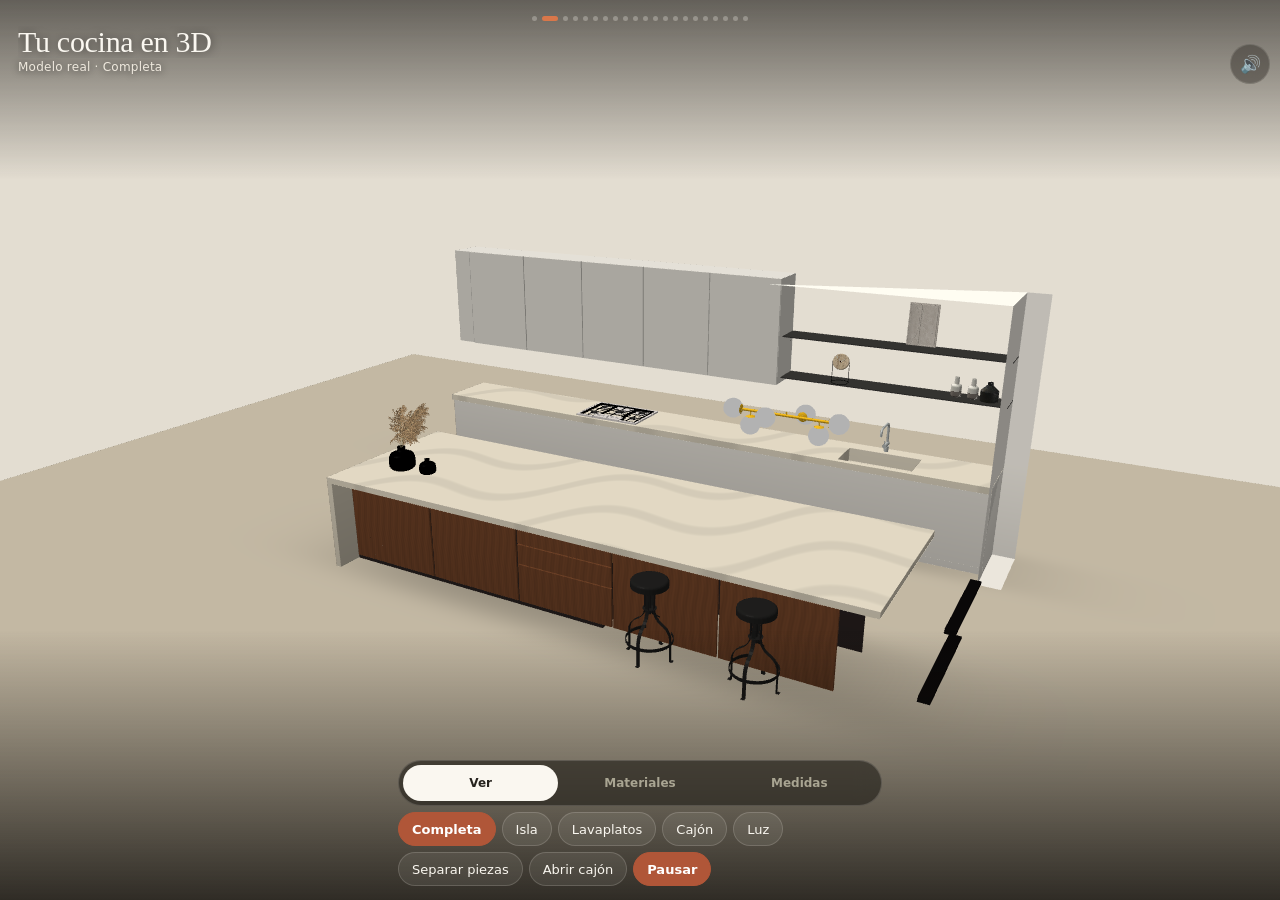
==== commit d27bd669: "r6: fix upload prefixes" ====
--- a/index.html
+++ b/index.html
@@ -12,8 +12,8 @@
 <link rel="manifest" href="manifest.webmanifest">
 <link rel="apple-touch-icon" href="apple-touch-icon.png">
 <title>Elige tu cocina</title>
-<link rel="stylesheet" href="app.css?v=r3b-20261015">
+<link rel="stylesheet" href="app.css?v=r6-20261015">
 <style>html,body,#root{height:100dvh;background:#25221D}.hero{padding-top:max(44px,calc(env(safe-area-inset-top) + 10px))!important}.dz{padding-bottom:max(34px,calc(env(safe-area-inset-bottom) + 14px))!important}.snd{top:max(44px,calc(env(safe-area-inset-top) + 10px))!important}</style>
 </head>
-<body><div id="root"></div><script src="app.js?v=r3b-20261015"></script></body>
+<body><div id="root"></div><script src="app.js?v=r6-20261015"></script></body>
 </html>
--- a/app.css
+++ b/app.css
@@ -1 +1 @@
-:root{--bg:#25221D;--ink:#FAF7F0;--mut:#A9A592;--acc:#B05638;--ol:#8A8B73;--line:rgba(250,247,240,.16);--card:rgba(250,247,240,.08);--serif: Georgia, "Times New Roman", serif;--sans: -apple-system, system-ui, "Segoe UI", sans-serif}html,body,#root{margin:0;height:100%;background:var(--bg);overflow:hidden;overscroll-behavior:none}*{box-sizing:border-box;-webkit-tap-highlight-color:transparent}button{font-family:var(--sans);cursor:pointer}img{max-width:none}.app{position:fixed;inset:0;background:var(--bg);color:var(--ink);font-family:var(--sans)}.pager{display:flex;height:100%;overflow-x:auto;overflow-y:hidden;scroll-snap-type:x mandatory;-webkit-overflow-scrolling:touch;scrollbar-width:none;overscroll-behavior-x:contain}.pager::-webkit-scrollbar,.kscroll::-webkit-scrollbar{display:none}.pager.lock{overflow-x:hidden}.kp{flex:0 0 100%;width:100%;height:100%;scroll-snap-align:start;scroll-snap-stop:always;position:relative}.kscroll{height:100%;overflow-y:auto;overflow-x:hidden;scroll-snap-type:y mandatory;scrollbar-width:none;overscroll-behavior-y:contain}.kscroll.lock{overflow-y:hidden}.snd{position:absolute;z-index:30;right:10px;top:44px;width:40px;height:40px;border-radius:50%;border:1px solid var(--line);background:#25221d99;backdrop-filter:blur(10px);-webkit-backdrop-filter:blur(10px);font-size:17px;color:var(--ink)}.dots{position:absolute;z-index:25;left:0;right:0;bottom:6px;display:flex;justify-content:center;gap:6px;pointer-events:none}.dots i{width:5px;height:5px;border-radius:50%;background:#faf7f04d}.dots i.on{background:var(--ink);width:16px;border-radius:3px;transition:width .3s}.hero{height:100%;min-height:100%;scroll-snap-align:start;position:relative;display:flex;flex-direction:column;padding:50px 14px 0;gap:10px}.strip{display:flex;margin-right:44px;gap:6px;overflow-x:auto;scrollbar-width:none}.strip button{flex:0 0 auto;border:1px solid var(--line);background:transparent;color:var(--mut);border-radius:999px;padding:7px 13px;font-size:13px;min-height:34px}.strip button.cur{background:var(--ink);color:var(--bg);border-color:var(--ink);font-weight:700}.ttl{position:relative;padding:2px 6px 0}.ttl h1{margin:0;font:400 34px/1.05 var(--serif);letter-spacing:-.01em}.ttl p{margin:4px 0 0;color:var(--mut);font-size:14px}.ttl .x{position:absolute;right:0;top:2px;width:40px;height:40px;border-radius:50%;border:1px solid var(--line);background:var(--card);color:var(--ink);font-size:16px}.mp .ttl h1{font-size:28px}.stage{position:relative;flex:1 1 0;min-height:180px;border-radius:26px;overflow:hidden;background:#111;margin-bottom:170px}.ph{position:relative;overflow:hidden}.fill,.ph.fill{position:absolute;inset:0}.ph-in{position:absolute;left:0;top:0;transform-origin:0 0;transition:transform 1.6s cubic-bezier(.45,0,.2,1);will-change:transform}.ph-in img{display:block;width:100%;height:100%;user-select:none;-webkit-user-drag:none}.chip{position:absolute;left:14px;bottom:14px;padding:9px 16px;border-radius:999px;background:#25221d9e;backdrop-filter:blur(12px);-webkit-backdrop-filter:blur(12px);color:var(--ink);font-weight:700;font-size:15px;border:1px solid rgba(250,247,240,.25);animation:pop .5s both;z-index:2}@keyframes pop{0%{opacity:0;transform:translateY(8px) scale(.9)}to{opacity:1;transform:none}}.sel,.sel2{position:absolute;left:14px;top:14px;display:flex;gap:6px;z-index:3;padding:6px 8px;border-radius:999px;background:#25221d8c;backdrop-filter:blur(10px);-webkit-backdrop-filter:blur(10px)}.sel i,.sel2 i{width:18px;height:18px;border-radius:50%;border:1.5px solid rgba(255,255,255,.7);display:block}.glasscard{position:absolute;left:10%;right:10%;top:50%;transform:translateY(-50%);z-index:4;background:#191613b8;backdrop-filter:blur(16px);-webkit-backdrop-filter:blur(16px);border:1px solid var(--line);border-radius:22px;padding:8px;animation:pop .5s both}.draw{width:100%;display:block}.draw .fa{fill:#faf7f01a;stroke:var(--mut)}.draw .fb{fill:#00000040;stroke:var(--mut)}.draw .fc{fill:#faf7f033;stroke:var(--mut)}.draw line.dim{stroke:var(--mut);stroke-width:2;opacity:.6}.draw line.on{stroke:#ffb178;stroke-width:6;stroke-linecap:round}.draw text{font:11px var(--sans);fill:var(--mut)}.draw text.on{fill:#ffb178;font-weight:800;font-size:14px}.dz{position:absolute;left:0;right:0;bottom:0;padding:0 18px 22px;display:flex;flex-direction:column;align-items:center;gap:10px;z-index:10;max-width:520px;margin:0 auto}.hints{width:100%;display:flex;justify-content:space-between;font-size:12px;color:var(--mut);padding:0 6px}.btn-big,.btn-mini{border:0;background:var(--acc);color:#fff;font-weight:600;border-radius:999px;min-height:54px;padding:0 20px;font-size:17px;width:100%;box-shadow:0 10px 28px #0006,inset 0 1px #ffffff59;transition:opacity .3s,transform .3s}.btn-big:active{transform:scale(.98)}.btn-big.alt{background:var(--card);border:1px solid var(--line);color:var(--ink)}.btn-big.glass{background:#faf7f029;backdrop-filter:blur(14px);-webkit-backdrop-filter:blur(14px);border:1px solid rgba(250,247,240,.4);color:var(--ink)}.btn-mini{min-height:46px;font-size:15px}.btn-mini.w{width:100%}.spl{position:relative;width:100%;height:54px}.spl .btn-big{position:absolute;left:0;bottom:0}.spl .btn-big.gone{opacity:0;transform:scale(.4);pointer-events:none}.spl-n{position:absolute;left:0;right:0;bottom:232px;text-align:center;font:700 15px var(--sans);text-shadow:0 1px 8px #000}.wd{position:absolute;left:50%;bottom:0;width:48px;height:104px;border:2px solid rgba(255,255,255,.55);border-radius:10px;background-image:repeating-linear-gradient(90deg,#0000 0 5px,#0002 5px 6px);box-shadow:0 8px 20px #00000073;transition:transform .6s cubic-bezier(.2,.8,.2,1),opacity .4s;padding:0}.wd.on{border-color:#fff;box-shadow:0 0 0 3px var(--acc),0 8px 24px #00000080}.ladder{width:100%;background:#191613c7;backdrop-filter:blur(16px);-webkit-backdrop-filter:blur(16px);border:1px solid var(--line);border-radius:22px;padding:8px 12px;animation:pop .45s both}.ladder>div{padding:6px 0;color:var(--mut)}.ladder>div.c{color:var(--ink)}.ladder>div+div{border-top:1px solid var(--line)}.lr{display:flex;align-items:center;gap:10px;font-size:14px}.lr i{width:20px;height:20px;border-radius:50%;border:2px solid var(--line)}.lr b{font-weight:700}.lr span{margin-left:auto;font-size:12px}.ladder .c .lr i{border-color:var(--acc)}.opts{display:flex;gap:12px;padding:10px 2px 4px;justify-content:space-between}.opts button{flex:1;height:50px;border-radius:14px;border:2px solid rgba(255,255,255,.5);position:relative;padding:0;box-shadow:0 4px 12px #00000059}.opts em{position:absolute;left:0;right:0;bottom:-18px;font:normal 11px var(--sans);color:var(--mut);text-align:center}.opts{padding-bottom:20px}.mdock{width:100%;display:flex;flex-direction:column;gap:10px;align-items:center}.pz{animation:pop .5s both}.flds{display:flex;gap:8px;width:100%}.flds label{flex:1;background:#faf7f024;backdrop-filter:blur(12px);-webkit-backdrop-filter:blur(12px);border:1px solid rgba(250,247,240,.3);border-radius:18px;padding:8px 10px;display:flex;flex-direction:column;position:relative;transition:box-shadow .3s}.flds label.on{box-shadow:0 0 0 3px #ffb178}.flds span{font-size:12px;color:var(--mut)}.flds label.on span{color:#ffb178;font-weight:700}.flds input{width:100%;border:0;background:transparent;color:var(--ink);font:600 22px var(--sans);outline:0;padding:2px 0;min-width:0}.flds em{position:absolute;right:10px;bottom:12px;font:normal 11px var(--sans);color:var(--mut)}.tip{margin:0;font-size:12px;color:var(--mut);text-align:center}.row2{display:flex;gap:10px;width:100%}.row2 .btn-big{flex:1;padding:0 8px;font-size:16px}.edit{width:100%;background:#191613d1;backdrop-filter:blur(16px);-webkit-backdrop-filter:blur(16px);border:1px solid var(--line);border-radius:22px;padding:12px;display:flex;flex-direction:column;gap:10px;animation:pop .4s both}.mrow{display:flex;gap:6px;height:54px}.mrow div{flex:1;background:var(--card);border-radius:10px;display:grid;place-items:center;font-weight:700;box-shadow:0 0 0 1px var(--line);transition:flex .5s}.mrow .m2{box-shadow:0 0 0 2px var(--acc)}.mrow .bg{background:var(--acc)}.meter{display:flex;align-items:center;gap:10px;font-size:12px}.meter small{color:var(--mut);width:96px}.meter div{flex:1;height:12px;border-radius:8px;background:var(--line);overflow:hidden}.meter i{display:block;height:100%;background:linear-gradient(90deg,#73a89a,#f3b64a);transition:width .5s}.meter b{font-size:12px;width:90px;text-align:right}.warn{margin:0;font-size:13px;color:#ffcf99;opacity:.5;transition:opacity .3s}.warn.on{opacity:1}.veil{position:absolute;inset:0;backdrop-filter:blur(0);-webkit-backdrop-filter:blur(0);background:#25221d00;transition:all .8s;pointer-events:none}.veil.on{backdrop-filter:blur(18px) saturate(1.2);-webkit-backdrop-filter:blur(18px) saturate(1.2);background:#25221d73}.ptb{position:absolute;inset:0;padding:16px;display:flex;flex-direction:column;gap:8px}.pt-head{font-size:13px;color:var(--ink);text-shadow:0 1px 6px #000;font-weight:600}.pt-a{position:relative;flex:1}.pc{position:absolute;border-radius:6px;transition:all .8s cubic-bezier(.6,0,.2,1);box-shadow:0 4px 12px #0006,inset 0 0 0 1px #ffffff59}.pc.bk{background:#faf7f059}.trow{position:absolute;left:114px;right:0;height:28px;display:flex;justify-content:space-between;align-items:center;font-size:14px;border-bottom:1px solid rgba(250,247,240,.3);opacity:0;transition:opacity .5s;text-shadow:0 1px 6px #000}.trow.on{opacity:1}.ph .mod{position:absolute;border:6px solid rgba(255,255,255,.85);background:#b056384d;border-radius:20px;display:grid;place-items:center;animation:pop .6s both}.ph .mod b{font:700 52px var(--sans);color:#fff;text-shadow:0 2px 12px #000}.ph .mod.big{background:#f3b64a66;border-color:#f3b64a}.ph .mod.sel{border-color:#ffb178}.price{background:linear-gradient(#2d2924,#1d1a16);padding:14px;display:flex;flex-direction:column;gap:12px}.price .thumb{position:relative;height:120px;border-radius:18px;flex:0 0 auto}.sel2{left:24px;top:24px}.two{display:flex;gap:10px;flex:1}.two button{flex:1;border:0;border-radius:22px;background:var(--card);color:var(--ink);padding:12px 6px;display:flex;flex-direction:column;gap:8px;align-items:center;justify-content:center;box-shadow:0 0 0 1px var(--line)}.two button.on{box-shadow:0 0 0 3px var(--acc);background:#b0563833}.two b{font:400 34px var(--serif)}.two i{font-size:30px;font-style:normal}.two small{font-size:13px;color:var(--mut)}.part{height:100%;min-height:100%;scroll-snap-align:start;display:flex;flex-direction:column;padding:50px 18px 18px;gap:10px;position:relative;justify-content:center}.pimg{flex:0 0 auto;width:100%;aspect-ratio:5/4;border-radius:26px;background:#111}.part h2{margin:6px 6px 0;font:400 32px/1.05 var(--serif)}.part>p{margin:0 6px;color:var(--mut);font-size:16px}.chaps{list-style:none;margin:4px 6px 6px;padding:0;display:flex;flex-wrap:wrap;gap:6px 14px;font-size:13px;color:var(--mut)}.chaps li{display:flex;align-items:center;gap:6px}.chaps i{width:7px;height:7px;border-radius:50%;background:var(--line);display:block}.chaps li.on{color:var(--ink);font-weight:700}.chaps li.on i{background:var(--acc);width:18px;border-radius:4px}.part.last{justify-content:center;align-items:stretch;text-align:left}.part.last h2{font-size:42px}.part.last .btn-big{margin-top:20px}.mbox{background:var(--card);border-radius:26px;padding:10px 24px;margin:0;border:1px solid var(--line)}.mbox .draw{max-height:34dvh;margin:0 auto}.mfields{padding:0}.mk{display:flex;gap:10px}.mk button{flex:1;border:0;background:none;padding:0;color:var(--ink);display:flex;flex-direction:column;gap:6px;align-items:stretch;font-size:13px}.mkp{height:76px;border-radius:16px}.mp .hero{overflow:auto}.center{display:flex;align-items:flex-start;justify-content:center;background:#111}.frame{position:relative;width:100%;aspect-ratio:1080/784;flex:0 0 auto}.meter small{width:92px}.meter b{width:112px}.stage.dark3d{margin-bottom:196px;background:#1d1a16}.gl,.viewer-canvas{width:100%;height:100%;display:block;touch-action:none}.dark3d .viewer{position:absolute;inset:0;margin:0}.dark3d .viewer-canvas{background:transparent;border-radius:0;height:100%!important}.viewer-bar{position:absolute;right:10px;top:10px;display:flex;flex-direction:column;gap:6px;margin:0;z-index:3}.viewer-bar .file-button{background:#25221d9e!important;color:var(--ink)!important;border:1px solid rgba(250,247,240,.22)!important;min-height:34px;min-width:34px;padding:0 10px;border-radius:999px;font-size:13px}.seg{display:flex;width:100%;gap:4px;padding:4px;border-radius:999px;background:#faf7f01a;border:1px solid var(--line);backdrop-filter:blur(12px);-webkit-backdrop-filter:blur(12px)}.seg button{flex:1;border:0;background:transparent;color:var(--mut);border-radius:999px;min-height:36px;font-size:13px;font-weight:600}.seg button.on{background:var(--ink);color:var(--bg)}.live{width:100%;display:flex;flex-direction:column;gap:5px}.lrow{display:flex;align-items:center;gap:10px;min-height:32px}.lrow span{width:64px;font-size:12px;color:var(--mut)}.lrow em{font-style:normal;font-size:12px;color:var(--ink);margin-left:auto;min-width:70px;text-align:right}.lrow div{display:flex;gap:10px}.lrow button{width:30px;height:30px;border-radius:50%;border:2px solid rgba(250,247,240,.25);padding:0}.lrow button.on{border-color:#fff;box-shadow:0 0 0 2px var(--acc)}.legend{position:absolute;left:10px;top:10px;right:56px;display:flex;flex-wrap:wrap;gap:5px;z-index:3}.legend.inl{position:static}.legend span{display:inline-flex;align-items:center;gap:5px;padding:4px 9px;border-radius:999px;background:#25221da8;color:var(--ink);font-size:11px;border:1px solid rgba(250,247,240,.15)}.legend i{width:9px;height:9px;border-radius:50%;display:block}.bdock{width:100%;display:flex;flex-direction:column;gap:7px}.mchips{display:flex;gap:6px;overflow-x:auto;scrollbar-width:none;width:100%}.mchips::-webkit-scrollbar{display:none}.mchips button,.steps button{flex:0 0 auto;border:1px solid var(--line);background:var(--card);color:var(--ink);border-radius:999px;min-height:34px;padding:0 13px;font-size:13px}.mchips button.on,.steps button.on{background:var(--acc);border-color:var(--acc);color:#fff;font-weight:700}.steps button.past{background:#b056384d}.steps{display:flex;gap:6px;overflow-x:auto;scrollbar-width:none}.steps button{min-width:36px;padding:0 10px}.steps .sep{margin-left:auto}.cap{margin:0;font-size:13px;line-height:1.3;color:var(--ink);min-height:34px}.buy{position:absolute;inset:0;overflow-y:auto;padding:16px 14px 24px;background:#25221d;-webkit-overflow-scrolling:touch}.buy h2{margin:0 0 4px;font:400 26px/1.1 var(--serif)}.buy h3{margin:18px 0 8px;font:400 20px var(--serif)}.tip.left{text-align:left;margin:6px 0}.bset{display:flex;gap:8px;margin:8px 0}.bset label{flex:1;font-size:11px;color:var(--mut);display:flex;flex-direction:column;gap:4px}.bset input,.bset select,.brow input{background:var(--card);border:1px solid var(--line);border-radius:10px;color:var(--ink);padding:0 10px;min-height:40px;font-size:15px;width:100%;font-family:var(--sans)}.brow{display:grid;grid-template-columns:1fr auto;grid-template-areas:"n q" "p t";gap:6px 10px;padding:10px 0;border-bottom:1px solid var(--line);align-items:center}.brow>div{grid-area:n}.brow b{font-size:14px;display:block;font-weight:600}.brow small{color:var(--mut);font-size:11px}.brow .q{grid-area:q;font-size:13px;color:var(--ink);text-align:right}.brow input{grid-area:p}.brow strong{grid-area:t;text-align:right;font-size:15px}.btotal{display:flex;justify-content:space-between;align-items:baseline;padding:14px 0}.btotal b{font:400 30px var(--serif);color:#ffb178}.btotal small{color:var(--mut)}.chk{list-style:none;margin:0;padding:0}.chk li{display:flex;gap:10px;padding:10px 0;border-bottom:1px solid var(--line);font-size:14px;line-height:1.35;cursor:pointer}.chk i{flex:0 0 22px;height:22px;border-radius:7px;border:1.5px solid var(--mut);font-style:normal;text-align:center;line-height:19px;color:#fff}.chk li.on i{background:var(--acc);border-color:var(--acc)}.chk li.on{color:var(--mut)}.tblw{overflow-x:auto}.tblw table{border-collapse:collapse;width:100%;font-size:13px}.tblw th,.tblw td{text-align:left;padding:6px 8px;border-bottom:1px solid var(--line);white-space:nowrap}.tblw th{color:var(--mut);font-weight:500}.ps .pview{position:relative;flex:1 1 0;min-height:200px;border-radius:26px;overflow:hidden;background:#1d1a16}.ps .pview .viewer{position:absolute;inset:0;margin:0}.ps .pview .viewer-canvas{height:100%!important;background:transparent}.ps .ref{width:100%;max-height:46%;object-fit:cover;border-radius:22px}.ps a{color:#ffb178}.mk3{display:flex;gap:10px;margin-top:6px}.mk3 button{flex:1;border:1px solid var(--line);background:var(--card);color:var(--ink);border-radius:18px;padding:12px;text-align:left;display:flex;flex-direction:column;gap:4px}.mk3 b{font:400 18px var(--serif)}.mk3 small{color:var(--mut);font-size:11px}.chip.r{left:auto;right:14px;font-weight:500;font-size:12px;padding:7px 12px}.dz{gap:8px}.stage.dark3d{margin-bottom:222px}.stage.dark3d+.dz{padding-bottom:48px}.brow{grid-template-columns:1fr 104px;grid-template-areas:"n p" "q t";gap:4px 10px;padding:8px 0}.brow input{min-height:36px;font-size:14px}.brow .q{text-align:left;color:var(--mut)}.stage.dark3d:has(.buy){margin-bottom:150px}.stage.dark3d:has(.buy)+.dz{padding-bottom:36px}.hero:has(.dark3d){padding-top:44px;gap:8px}.hero:has(.dark3d) .ttl h1{font-size:26px;white-space:nowrap;overflow:hidden;text-overflow:ellipsis;padding-right:46px}.hero:has(.dark3d) .ttl p{font-size:13px;margin-top:2px}.stage.dark3d{margin-bottom:150px;min-height:240px}.stage.dark3d+.dz{padding-bottom:34px;gap:6px}.stage.dark3d:has(.buy){margin-bottom:96px}.viewer-bar{flex-direction:row;right:10px;top:10px}.viewer-bar .file-button{min-height:32px;min-width:32px}.legend{right:10px;top:48px}.legend span{font-size:10px;padding:3px 8px}.live .lrow{min-height:30px}.lrow button{width:28px;height:28px}.morebtn{align-self:flex-start;border:0;background:none;color:var(--mut);font-size:12px;padding:2px 6px;min-height:24px;text-decoration:underline}.live.more{background:#25221df0;border:1px solid var(--line);border-radius:18px;padding:8px 12px;margin-bottom:0}.kdots{position:absolute;top:calc(env(safe-area-inset-top) + 8px);left:0;right:0;z-index:12;display:flex;justify-content:center;gap:0;margin:0;overflow:visible;pointer-events:none}.kdots button{pointer-events:auto;border:0;background:transparent;padding:8px 2.5px;min-height:0;min-width:0}.kdots i{display:block;width:5px;height:5px;border-radius:50%;background:#faf7f047;transition:all .25s}.kdots .cur i{width:16px;border-radius:3px;background:#d9774a}.hero:has(.dark3d){padding:0;gap:0}.hero .stage.dark3d{position:absolute;inset:0;margin:0!important;border-radius:0;min-height:0;background:radial-gradient(120% 90% at 50% 38%,#2c2822,#17140f)}.hero .stage.dark3d:after{content:"";position:absolute;inset:0;pointer-events:none;background:linear-gradient(180deg,#0f0d0ab8 0,#0f0d0a00 22% 66%,#0f0d0adb);z-index:2}.hero .stage.dark3d:has(.buy):after{display:none}.hero .stage .buy{padding-top:74px;padding-bottom:120px;z-index:3}.hero:has(.dark3d) .ttl{position:absolute;top:calc(env(safe-area-inset-top) + 26px);left:18px;right:18px;z-index:11;padding:0;pointer-events:none}.hero:has(.dark3d) .ttl h1{font-size:30px;padding-right:0}.hero:has(.dark3d) .ttl p{font-size:12px;letter-spacing:.02em;opacity:.8}.hero:has(.dark3d) .ttl .x{pointer-events:auto;top:-4px;right:-4px;width:36px;height:36px;background:#25221db3}.dz{padding-bottom:calc(env(safe-area-inset-bottom) + 14px)!important;gap:8px}.stage.dark3d+.dz{padding-bottom:calc(env(safe-area-inset-bottom) + 14px)!important}.seg{background:#17140f8c}.swipehint{display:flex;flex-direction:column;align-items:center;gap:4px;color:#faf7f099;font-size:11px;letter-spacing:.08em;text-transform:uppercase;animation:nudge 2.2s ease-in-out infinite}.swipehint i{width:22px;height:3px;border-radius:2px;background:#faf7f073}@keyframes nudge{0%,to{transform:translateY(0);opacity:.55}50%{transform:translateY(-5px);opacity:1}}.hero .viewer-bar{top:calc(env(safe-area-inset-top) + 64px);right:12px;flex-direction:column}.hero .legend{top:calc(env(safe-area-inset-top) + 70px);left:18px;right:60px}.hero .viewer-bar,.hero .legend{top:calc(env(safe-area-inset-top) + 76px)}.snd{opacity:.7}.swipehint{font-size:10px}.swipehint{order:-1;margin-bottom:2px}.hphoto{position:absolute;inset:0;width:100%;height:100%;object-fit:cover;z-index:0}.to3d{border:1px solid rgba(250,247,240,.5);background:#17140f73;color:var(--ink);border-radius:999px;padding:12px 26px;font-size:15px;font-weight:600;backdrop-filter:blur(10px);-webkit-backdrop-filter:blur(10px)}.aitag{color:#faf7f08c;font-size:10px;letter-spacing:.04em}.seg button{font-size:12px;padding:0 2px}.hero:has(.hphoto) .ttl p{text-shadow:0 1px 6px rgba(0,0,0,.6);opacity:1}.hero:has(.dark3d) .ttl h1,.hero:has(.dark3d) .ttl p{text-shadow:0 1px 10px rgba(0,0,0,.55)}.hero .stage.dark3d:after{background:linear-gradient(180deg,#0f0d0a99 0,#0f0d0a00 20% 70%,#0f0d0ad1)}.hero:has(.dark3d) .ttl p{color:#f3ede2;opacity:.95;text-shadow:0 1px 8px rgba(0,0,0,.7)}
+:root{--bg:#25221D;--ink:#FAF7F0;--mut:#A9A592;--acc:#B05638;--ol:#8A8B73;--line:rgba(250,247,240,.16);--card:rgba(250,247,240,.08);--serif: Georgia, "Times New Roman", serif;--sans: -apple-system, system-ui, "Segoe UI", sans-serif}html,body,#root{margin:0;height:100%;background:var(--bg);overflow:hidden;overscroll-behavior:none}*{box-sizing:border-box;-webkit-tap-highlight-color:transparent}button{font-family:var(--sans);cursor:pointer}img{max-width:none}.app{position:fixed;inset:0;background:var(--bg);color:var(--ink);font-family:var(--sans)}.pager{display:flex;height:100%;overflow-x:auto;overflow-y:hidden;scroll-snap-type:x mandatory;-webkit-overflow-scrolling:touch;scrollbar-width:none;overscroll-behavior-x:contain}.pager::-webkit-scrollbar,.kscroll::-webkit-scrollbar{display:none}.pager.lock{overflow-x:hidden}.kp{flex:0 0 100%;width:100%;height:100%;scroll-snap-align:start;scroll-snap-stop:always;position:relative}.kscroll{height:100%;overflow-y:auto;overflow-x:hidden;scroll-snap-type:y mandatory;scrollbar-width:none;overscroll-behavior-y:contain}.kscroll.lock{overflow-y:hidden}.snd{position:absolute;z-index:30;right:10px;top:44px;width:40px;height:40px;border-radius:50%;border:1px solid var(--line);background:#25221d99;backdrop-filter:blur(10px);-webkit-backdrop-filter:blur(10px);font-size:17px;color:var(--ink)}.dots{position:absolute;z-index:25;left:0;right:0;bottom:6px;display:flex;justify-content:center;gap:6px;pointer-events:none}.dots i{width:5px;height:5px;border-radius:50%;background:#faf7f04d}.dots i.on{background:var(--ink);width:16px;border-radius:3px;transition:width .3s}.hero{height:100%;min-height:100%;scroll-snap-align:start;position:relative;display:flex;flex-direction:column;padding:50px 14px 0;gap:10px}.strip{display:flex;margin-right:44px;gap:6px;overflow-x:auto;scrollbar-width:none}.strip button{flex:0 0 auto;border:1px solid var(--line);background:transparent;color:var(--mut);border-radius:999px;padding:7px 13px;font-size:13px;min-height:34px}.strip button.cur{background:var(--ink);color:var(--bg);border-color:var(--ink);font-weight:700}.ttl{position:relative;padding:2px 6px 0}.ttl h1{margin:0;font:400 34px/1.05 var(--serif);letter-spacing:-.01em}.ttl p{margin:4px 0 0;color:var(--mut);font-size:14px}.ttl .x{position:absolute;right:0;top:2px;width:40px;height:40px;border-radius:50%;border:1px solid var(--line);background:var(--card);color:var(--ink);font-size:16px}.mp .ttl h1{font-size:28px}.stage{position:relative;flex:1 1 0;min-height:180px;border-radius:26px;overflow:hidden;background:#111;margin-bottom:170px}.ph{position:relative;overflow:hidden}.fill,.ph.fill{position:absolute;inset:0}.ph-in{position:absolute;left:0;top:0;transform-origin:0 0;transition:transform 1.6s cubic-bezier(.45,0,.2,1);will-change:transform}.ph-in img{display:block;width:100%;height:100%;user-select:none;-webkit-user-drag:none}.chip{position:absolute;left:14px;bottom:14px;padding:9px 16px;border-radius:999px;background:#25221d9e;backdrop-filter:blur(12px);-webkit-backdrop-filter:blur(12px);color:var(--ink);font-weight:700;font-size:15px;border:1px solid rgba(250,247,240,.25);animation:pop .5s both;z-index:2}@keyframes pop{0%{opacity:0;transform:translateY(8px) scale(.9)}to{opacity:1;transform:none}}.sel,.sel2{position:absolute;left:14px;top:14px;display:flex;gap:6px;z-index:3;padding:6px 8px;border-radius:999px;background:#25221d8c;backdrop-filter:blur(10px);-webkit-backdrop-filter:blur(10px)}.sel i,.sel2 i{width:18px;height:18px;border-radius:50%;border:1.5px solid rgba(255,255,255,.7);display:block}.glasscard{position:absolute;left:10%;right:10%;top:50%;transform:translateY(-50%);z-index:4;background:#191613b8;backdrop-filter:blur(16px);-webkit-backdrop-filter:blur(16px);border:1px solid var(--line);border-radius:22px;padding:8px;animation:pop .5s both}.draw{width:100%;display:block}.draw .fa{fill:#faf7f01a;stroke:var(--mut)}.draw .fb{fill:#00000040;stroke:var(--mut)}.draw .fc{fill:#faf7f033;stroke:var(--mut)}.draw line.dim{stroke:var(--mut);stroke-width:2;opacity:.6}.draw line.on{stroke:#ffb178;stroke-width:6;stroke-linecap:round}.draw text{font:11px var(--sans);fill:var(--mut)}.draw text.on{fill:#ffb178;font-weight:800;font-size:14px}.dz{position:absolute;left:0;right:0;bottom:0;padding:0 18px 22px;display:flex;flex-direction:column;align-items:center;gap:10px;z-index:10;max-width:520px;margin:0 auto}.hints{width:100%;display:flex;justify-content:space-between;font-size:12px;color:var(--mut);padding:0 6px}.btn-big,.btn-mini{border:0;background:var(--acc);color:#fff;font-weight:600;border-radius:999px;min-height:54px;padding:0 20px;font-size:17px;width:100%;box-shadow:0 10px 28px #0006,inset 0 1px #ffffff59;transition:opacity .3s,transform .3s}.btn-big:active{transform:scale(.98)}.btn-big.alt{background:var(--card);border:1px solid var(--line);color:var(--ink)}.btn-big.glass{background:#faf7f029;backdrop-filter:blur(14px);-webkit-backdrop-filter:blur(14px);border:1px solid rgba(250,247,240,.4);color:var(--ink)}.btn-mini{min-height:46px;font-size:15px}.btn-mini.w{width:100%}.spl{position:relative;width:100%;height:54px}.spl .btn-big{position:absolute;left:0;bottom:0}.spl .btn-big.gone{opacity:0;transform:scale(.4);pointer-events:none}.spl-n{position:absolute;left:0;right:0;bottom:232px;text-align:center;font:700 15px var(--sans);text-shadow:0 1px 8px #000}.wd{position:absolute;left:50%;bottom:0;width:48px;height:104px;border:2px solid rgba(255,255,255,.55);border-radius:10px;background-image:repeating-linear-gradient(90deg,#0000 0 5px,#0002 5px 6px);box-shadow:0 8px 20px #00000073;transition:transform .6s cubic-bezier(.2,.8,.2,1),opacity .4s;padding:0}.wd.on{border-color:#fff;box-shadow:0 0 0 3px var(--acc),0 8px 24px #00000080}.ladder{width:100%;background:#191613c7;backdrop-filter:blur(16px);-webkit-backdrop-filter:blur(16px);border:1px solid var(--line);border-radius:22px;padding:8px 12px;animation:pop .45s both}.ladder>div{padding:6px 0;color:var(--mut)}.ladder>div.c{color:var(--ink)}.ladder>div+div{border-top:1px solid var(--line)}.lr{display:flex;align-items:center;gap:10px;font-size:14px}.lr i{width:20px;height:20px;border-radius:50%;border:2px solid var(--line)}.lr b{font-weight:700}.lr span{margin-left:auto;font-size:12px}.ladder .c .lr i{border-color:var(--acc)}.opts{display:flex;gap:12px;padding:10px 2px 4px;justify-content:space-between}.opts button{flex:1;height:50px;border-radius:14px;border:2px solid rgba(255,255,255,.5);position:relative;padding:0;box-shadow:0 4px 12px #00000059}.opts em{position:absolute;left:0;right:0;bottom:-18px;font:normal 11px var(--sans);color:var(--mut);text-align:center}.opts{padding-bottom:20px}.mdock{width:100%;display:flex;flex-direction:column;gap:10px;align-items:center}.pz{animation:pop .5s both}.flds{display:flex;gap:8px;width:100%}.flds label{flex:1;background:#faf7f024;backdrop-filter:blur(12px);-webkit-backdrop-filter:blur(12px);border:1px solid rgba(250,247,240,.3);border-radius:18px;padding:8px 10px;display:flex;flex-direction:column;position:relative;transition:box-shadow .3s}.flds label.on{box-shadow:0 0 0 3px #ffb178}.flds span{font-size:12px;color:var(--mut)}.flds label.on span{color:#ffb178;font-weight:700}.flds input{width:100%;border:0;background:transparent;color:var(--ink);font:600 22px var(--sans);outline:0;padding:2px 0;min-width:0}.flds em{position:absolute;right:10px;bottom:12px;font:normal 11px var(--sans);color:var(--mut)}.tip{margin:0;font-size:12px;color:var(--mut);text-align:center}.row2{display:flex;gap:10px;width:100%}.row2 .btn-big{flex:1;padding:0 8px;font-size:16px}.edit{width:100%;background:#191613d1;backdrop-filter:blur(16px);-webkit-backdrop-filter:blur(16px);border:1px solid var(--line);border-radius:22px;padding:12px;display:flex;flex-direction:column;gap:10px;animation:pop .4s both}.mrow{display:flex;gap:6px;height:54px}.mrow div{flex:1;background:var(--card);border-radius:10px;display:grid;place-items:center;font-weight:700;box-shadow:0 0 0 1px var(--line);transition:flex .5s}.mrow .m2{box-shadow:0 0 0 2px var(--acc)}.mrow .bg{background:var(--acc)}.meter{display:flex;align-items:center;gap:10px;font-size:12px}.meter small{color:var(--mut);width:96px}.meter div{flex:1;height:12px;border-radius:8px;background:var(--line);overflow:hidden}.meter i{display:block;height:100%;background:linear-gradient(90deg,#73a89a,#f3b64a);transition:width .5s}.meter b{font-size:12px;width:90px;text-align:right}.warn{margin:0;font-size:13px;color:#ffcf99;opacity:.5;transition:opacity .3s}.warn.on{opacity:1}.veil{position:absolute;inset:0;backdrop-filter:blur(0);-webkit-backdrop-filter:blur(0);background:#25221d00;transition:all .8s;pointer-events:none}.veil.on{backdrop-filter:blur(18px) saturate(1.2);-webkit-backdrop-filter:blur(18px) saturate(1.2);background:#25221d73}.ptb{position:absolute;inset:0;padding:16px;display:flex;flex-direction:column;gap:8px}.pt-head{font-size:13px;color:var(--ink);text-shadow:0 1px 6px #000;font-weight:600}.pt-a{position:relative;flex:1}.pc{position:absolute;border-radius:6px;transition:all .8s cubic-bezier(.6,0,.2,1);box-shadow:0 4px 12px #0006,inset 0 0 0 1px #ffffff59}.pc.bk{background:#faf7f059}.trow{position:absolute;left:114px;right:0;height:28px;display:flex;justify-content:space-between;align-items:center;font-size:14px;border-bottom:1px solid rgba(250,247,240,.3);opacity:0;transition:opacity .5s;text-shadow:0 1px 6px #000}.trow.on{opacity:1}.ph .mod{position:absolute;border:6px solid rgba(255,255,255,.85);background:#b056384d;border-radius:20px;display:grid;place-items:center;animation:pop .6s both}.ph .mod b{font:700 52px var(--sans);color:#fff;text-shadow:0 2px 12px #000}.ph .mod.big{background:#f3b64a66;border-color:#f3b64a}.ph .mod.sel{border-color:#ffb178}.price{background:linear-gradient(#2d2924,#1d1a16);padding:14px;display:flex;flex-direction:column;gap:12px}.price .thumb{position:relative;height:120px;border-radius:18px;flex:0 0 auto}.sel2{left:24px;top:24px}.two{display:flex;gap:10px;flex:1}.two button{flex:1;border:0;border-radius:22px;background:var(--card);color:var(--ink);padding:12px 6px;display:flex;flex-direction:column;gap:8px;align-items:center;justify-content:center;box-shadow:0 0 0 1px var(--line)}.two button.on{box-shadow:0 0 0 3px var(--acc);background:#b0563833}.two b{font:400 34px var(--serif)}.two i{font-size:30px;font-style:normal}.two small{font-size:13px;color:var(--mut)}.part{height:100%;min-height:100%;scroll-snap-align:start;display:flex;flex-direction:column;padding:50px 18px 18px;gap:10px;position:relative;justify-content:center}.pimg{flex:0 0 auto;width:100%;aspect-ratio:5/4;border-radius:26px;background:#111}.part h2{margin:6px 6px 0;font:400 32px/1.05 var(--serif)}.part>p{margin:0 6px;color:var(--mut);font-size:16px}.chaps{list-style:none;margin:4px 6px 6px;padding:0;display:flex;flex-wrap:wrap;gap:6px 14px;font-size:13px;color:var(--mut)}.chaps li{display:flex;align-items:center;gap:6px}.chaps i{width:7px;height:7px;border-radius:50%;background:var(--line);display:block}.chaps li.on{color:var(--ink);font-weight:700}.chaps li.on i{background:var(--acc);width:18px;border-radius:4px}.part.last{justify-content:center;align-items:stretch;text-align:left}.part.last h2{font-size:42px}.part.last .btn-big{margin-top:20px}.mbox{background:var(--card);border-radius:26px;padding:10px 24px;margin:0;border:1px solid var(--line)}.mbox .draw{max-height:34dvh;margin:0 auto}.mfields{padding:0}.mk{display:flex;gap:10px}.mk button{flex:1;border:0;background:none;padding:0;color:var(--ink);display:flex;flex-direction:column;gap:6px;align-items:stretch;font-size:13px}.mkp{height:76px;border-radius:16px}.mp .hero{overflow:auto}.center{display:flex;align-items:flex-start;justify-content:center;background:#111}.frame{position:relative;width:100%;aspect-ratio:1080/784;flex:0 0 auto}.meter small{width:92px}.meter b{width:112px}.stage.dark3d{margin-bottom:196px;background:#1d1a16}.gl,.viewer-canvas{width:100%;height:100%;display:block;touch-action:none}.dark3d .viewer{position:absolute;inset:0;margin:0}.dark3d .viewer-canvas{background:transparent;border-radius:0;height:100%!important}.viewer-bar{position:absolute;right:10px;top:10px;display:flex;flex-direction:column;gap:6px;margin:0;z-index:3}.viewer-bar .file-button{background:#25221d9e!important;color:var(--ink)!important;border:1px solid rgba(250,247,240,.22)!important;min-height:34px;min-width:34px;padding:0 10px;border-radius:999px;font-size:13px}.seg{display:flex;width:100%;gap:4px;padding:4px;border-radius:999px;background:#faf7f01a;border:1px solid var(--line);backdrop-filter:blur(12px);-webkit-backdrop-filter:blur(12px)}.seg button{flex:1;border:0;background:transparent;color:var(--mut);border-radius:999px;min-height:36px;font-size:13px;font-weight:600}.seg button.on{background:var(--ink);color:var(--bg)}.live{width:100%;display:flex;flex-direction:column;gap:5px}.lrow{display:flex;align-items:center;gap:10px;min-height:32px}.lrow span{width:64px;font-size:12px;color:var(--mut)}.lrow em{font-style:normal;font-size:12px;color:var(--ink);margin-left:auto;min-width:70px;text-align:right}.lrow div{display:flex;gap:10px}.lrow button{width:30px;height:30px;border-radius:50%;border:2px solid rgba(250,247,240,.25);padding:0}.lrow button.on{border-color:#fff;box-shadow:0 0 0 2px var(--acc)}.legend{position:absolute;left:10px;top:10px;right:56px;display:flex;flex-wrap:wrap;gap:5px;z-index:3}.legend.inl{position:static}.legend span{display:inline-flex;align-items:center;gap:5px;padding:4px 9px;border-radius:999px;background:#25221da8;color:var(--ink);font-size:11px;border:1px solid rgba(250,247,240,.15)}.legend i{width:9px;height:9px;border-radius:50%;display:block}.bdock{width:100%;display:flex;flex-direction:column;gap:7px}.mchips{display:flex;gap:6px;overflow-x:auto;scrollbar-width:none;width:100%}.mchips::-webkit-scrollbar{display:none}.mchips button,.steps button{flex:0 0 auto;border:1px solid var(--line);background:var(--card);color:var(--ink);border-radius:999px;min-height:34px;padding:0 13px;font-size:13px}.mchips button.on,.steps button.on{background:var(--acc);border-color:var(--acc);color:#fff;font-weight:700}.steps button.past{background:#b056384d}.steps{display:flex;gap:6px;overflow-x:auto;scrollbar-width:none}.steps button{min-width:36px;padding:0 10px}.steps .sep{margin-left:auto}.cap{margin:0;font-size:13px;line-height:1.3;color:var(--ink);min-height:34px}.buy{position:absolute;inset:0;overflow-y:auto;padding:16px 14px 24px;background:#25221d;-webkit-overflow-scrolling:touch}.buy h2{margin:0 0 4px;font:400 26px/1.1 var(--serif)}.buy h3{margin:18px 0 8px;font:400 20px var(--serif)}.tip.left{text-align:left;margin:6px 0}.bset{display:flex;gap:8px;margin:8px 0}.bset label{flex:1;font-size:11px;color:var(--mut);display:flex;flex-direction:column;gap:4px}.bset input,.bset select,.brow input{background:var(--card);border:1px solid var(--line);border-radius:10px;color:var(--ink);padding:0 10px;min-height:40px;font-size:15px;width:100%;font-family:var(--sans)}.brow{display:grid;grid-template-columns:1fr auto;grid-template-areas:"n q" "p t";gap:6px 10px;padding:10px 0;border-bottom:1px solid var(--line);align-items:center}.brow>div{grid-area:n}.brow b{font-size:14px;display:block;font-weight:600}.brow small{color:var(--mut);font-size:11px}.brow .q{grid-area:q;font-size:13px;color:var(--ink);text-align:right}.brow input{grid-area:p}.brow strong{grid-area:t;text-align:right;font-size:15px}.btotal{display:flex;justify-content:space-between;align-items:baseline;padding:14px 0}.btotal b{font:400 30px var(--serif);color:#ffb178}.btotal small{color:var(--mut)}.chk{list-style:none;margin:0;padding:0}.chk li{display:flex;gap:10px;padding:10px 0;border-bottom:1px solid var(--line);font-size:14px;line-height:1.35;cursor:pointer}.chk i{flex:0 0 22px;height:22px;border-radius:7px;border:1.5px solid var(--mut);font-style:normal;text-align:center;line-height:19px;color:#fff}.chk li.on i{background:var(--acc);border-color:var(--acc)}.chk li.on{color:var(--mut)}.tblw{overflow-x:auto}.tblw table{border-collapse:collapse;width:100%;font-size:13px}.tblw th,.tblw td{text-align:left;padding:6px 8px;border-bottom:1px solid var(--line);white-space:nowrap}.tblw th{color:var(--mut);font-weight:500}.ps .pview{position:relative;flex:1 1 0;min-height:200px;border-radius:26px;overflow:hidden;background:#1d1a16}.ps .pview .viewer{position:absolute;inset:0;margin:0}.ps .pview .viewer-canvas{height:100%!important;background:transparent}.ps .ref{width:100%;max-height:46%;object-fit:cover;border-radius:22px}.ps a{color:#ffb178}.mk3{display:flex;gap:10px;margin-top:6px}.mk3 button{flex:1;border:1px solid var(--line);background:var(--card);color:var(--ink);border-radius:18px;padding:12px;text-align:left;display:flex;flex-direction:column;gap:4px}.mk3 b{font:400 18px var(--serif)}.mk3 small{color:var(--mut);font-size:11px}.chip.r{left:auto;right:14px;font-weight:500;font-size:12px;padding:7px 12px}.dz{gap:8px}.stage.dark3d{margin-bottom:222px}.stage.dark3d+.dz{padding-bottom:48px}.brow{grid-template-columns:1fr 104px;grid-template-areas:"n p" "q t";gap:4px 10px;padding:8px 0}.brow input{min-height:36px;font-size:14px}.brow .q{text-align:left;color:var(--mut)}.stage.dark3d:has(.buy){margin-bottom:150px}.stage.dark3d:has(.buy)+.dz{padding-bottom:36px}.hero:has(.dark3d){padding-top:44px;gap:8px}.hero:has(.dark3d) .ttl h1{font-size:26px;white-space:nowrap;overflow:hidden;text-overflow:ellipsis;padding-right:46px}.hero:has(.dark3d) .ttl p{font-size:13px;margin-top:2px}.stage.dark3d{margin-bottom:150px;min-height:240px}.stage.dark3d+.dz{padding-bottom:34px;gap:6px}.stage.dark3d:has(.buy){margin-bottom:96px}.viewer-bar{flex-direction:row;right:10px;top:10px}.viewer-bar .file-button{min-height:32px;min-width:32px}.legend{right:10px;top:48px}.legend span{font-size:10px;padding:3px 8px}.live .lrow{min-height:30px}.lrow button{width:28px;height:28px}.morebtn{align-self:flex-start;border:0;background:none;color:var(--mut);font-size:12px;padding:2px 6px;min-height:24px;text-decoration:underline}.live.more{background:#25221df0;border:1px solid var(--line);border-radius:18px;padding:8px 12px;margin-bottom:0}.kdots{position:absolute;top:calc(env(safe-area-inset-top) + 8px);left:0;right:0;z-index:12;display:flex;justify-content:center;gap:0;margin:0;overflow:visible;pointer-events:none}.kdots button{pointer-events:auto;border:0;background:transparent;padding:8px 2.5px;min-height:0;min-width:0}.kdots i{display:block;width:5px;height:5px;border-radius:50%;background:#faf7f047;transition:all .25s}.kdots .cur i{width:16px;border-radius:3px;background:#d9774a}.hero:has(.dark3d){padding:0;gap:0}.hero .stage.dark3d{position:absolute;inset:0;margin:0!important;border-radius:0;min-height:0;background:radial-gradient(120% 90% at 50% 38%,#2c2822,#17140f)}.hero .stage.dark3d:after{content:"";position:absolute;inset:0;pointer-events:none;background:linear-gradient(180deg,#0f0d0ab8 0,#0f0d0a00 22% 66%,#0f0d0adb);z-index:2}.hero .stage.dark3d:has(.buy):after{display:none}.hero .stage .buy{padding-top:74px;padding-bottom:120px;z-index:3}.hero:has(.dark3d) .ttl{position:absolute;top:calc(env(safe-area-inset-top) + 26px);left:18px;right:18px;z-index:11;padding:0;pointer-events:none}.hero:has(.dark3d) .ttl h1{font-size:30px;padding-right:0}.hero:has(.dark3d) .ttl p{font-size:12px;letter-spacing:.02em;opacity:.8}.hero:has(.dark3d) .ttl .x{pointer-events:auto;top:-4px;right:-4px;width:36px;height:36px;background:#25221db3}.dz{padding-bottom:calc(env(safe-area-inset-bottom) + 14px)!important;gap:8px}.stage.dark3d+.dz{padding-bottom:calc(env(safe-area-inset-bottom) + 14px)!important}.seg{background:#17140f8c}.swipehint{display:flex;flex-direction:column;align-items:center;gap:4px;color:#faf7f099;font-size:11px;letter-spacing:.08em;text-transform:uppercase;animation:nudge 2.2s ease-in-out infinite}.swipehint i{width:22px;height:3px;border-radius:2px;background:#faf7f073}@keyframes nudge{0%,to{transform:translateY(0);opacity:.55}50%{transform:translateY(-5px);opacity:1}}.hero .viewer-bar{top:calc(env(safe-area-inset-top) + 64px);right:12px;flex-direction:column}.hero .legend{top:calc(env(safe-area-inset-top) + 70px);left:18px;right:60px}.hero .viewer-bar,.hero .legend{top:calc(env(safe-area-inset-top) + 76px)}.snd{opacity:.7}.swipehint{font-size:10px}.swipehint{order:-1;margin-bottom:2px}.hphoto{position:absolute;inset:0;width:100%;height:100%;object-fit:cover;z-index:0}.to3d{border:1px solid rgba(250,247,240,.5);background:#17140f73;color:var(--ink);border-radius:999px;padding:12px 26px;font-size:15px;font-weight:600;backdrop-filter:blur(10px);-webkit-backdrop-filter:blur(10px)}.aitag{color:#faf7f08c;font-size:10px;letter-spacing:.04em}.seg button{font-size:12px;padding:0 2px}.hero:has(.hphoto) .ttl p{text-shadow:0 1px 6px rgba(0,0,0,.6);opacity:1}.hero:has(.dark3d) .ttl h1,.hero:has(.dark3d) .ttl p{text-shadow:0 1px 10px rgba(0,0,0,.55)}.hero .stage.dark3d:after{background:linear-gradient(180deg,#0f0d0a99 0,#0f0d0a00 20% 70%,#0f0d0ad1)}.hero:has(.dark3d) .ttl p{color:#f3ede2;opacity:.95;text-shadow:0 1px 8px rgba(0,0,0,.7)}.lrow div{flex-wrap:wrap;justify-content:flex-end}.lrow.many div{gap:6px;max-width:210px}.lrow.many button{width:22px;height:22px}.lrow em{max-width:84px}.stonenote{font-size:11px;color:var(--mut)}.lrow:not(.many) div{flex-wrap:nowrap;gap:7px}.lrow:not(.many) button{width:26px;height:26px}.slabcard{position:absolute;left:12px;right:64px;top:150px;z-index:5;border-radius:14px;overflow:hidden;background:#111;box-shadow:0 10px 30px #0000008c;border:1px solid rgba(255,255,255,.18)}.slabcard canvas{width:100%;height:auto;display:block}.slabcard span{display:block;padding:6px 10px;font-size:11px;color:#d9cfbf}
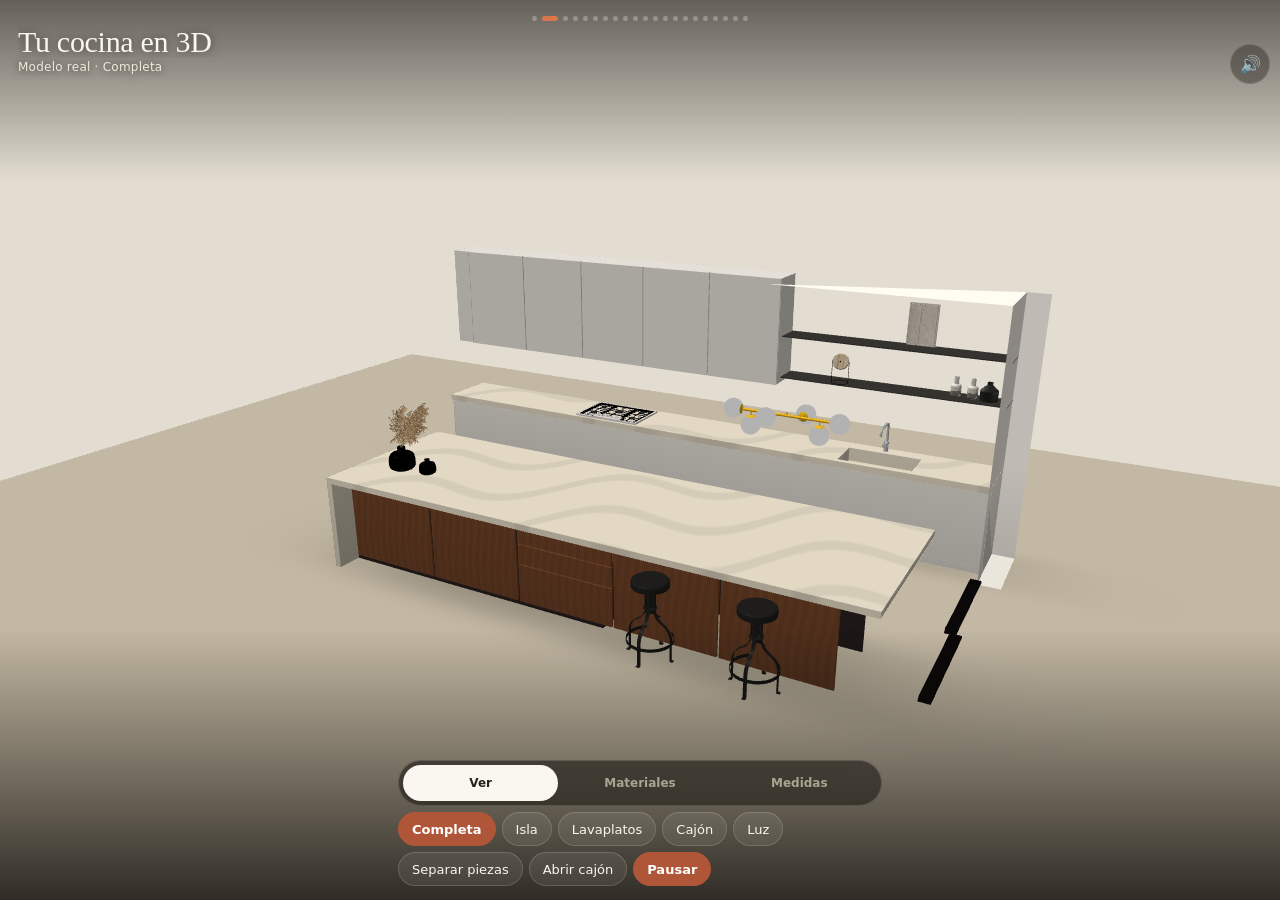
==== commit 1b6df6ec: "Fix uploaded names r7" ====
--- a/index.html
+++ b/index.html
@@ -12,8 +12,8 @@
 <link rel="manifest" href="manifest.webmanifest">
 <link rel="apple-touch-icon" href="apple-touch-icon.png">
 <title>Elige tu cocina</title>
-<link rel="stylesheet" href="app.css?v=r6-20261015">
+<link rel="stylesheet" href="app.css?v=r7-20261015">
 <style>html,body,#root{height:100dvh;background:#25221D}.hero{padding-top:max(44px,calc(env(safe-area-inset-top) + 10px))!important}.dz{padding-bottom:max(34px,calc(env(safe-area-inset-bottom) + 14px))!important}.snd{top:max(44px,calc(env(safe-area-inset-top) + 10px))!important}</style>
 </head>
-<body><div id="root"></div><script src="app.js?v=r6-20261015"></script></body>
+<body><div id="root"></div><script src="app.js?v=r7-20261015"></script></body>
 </html>
